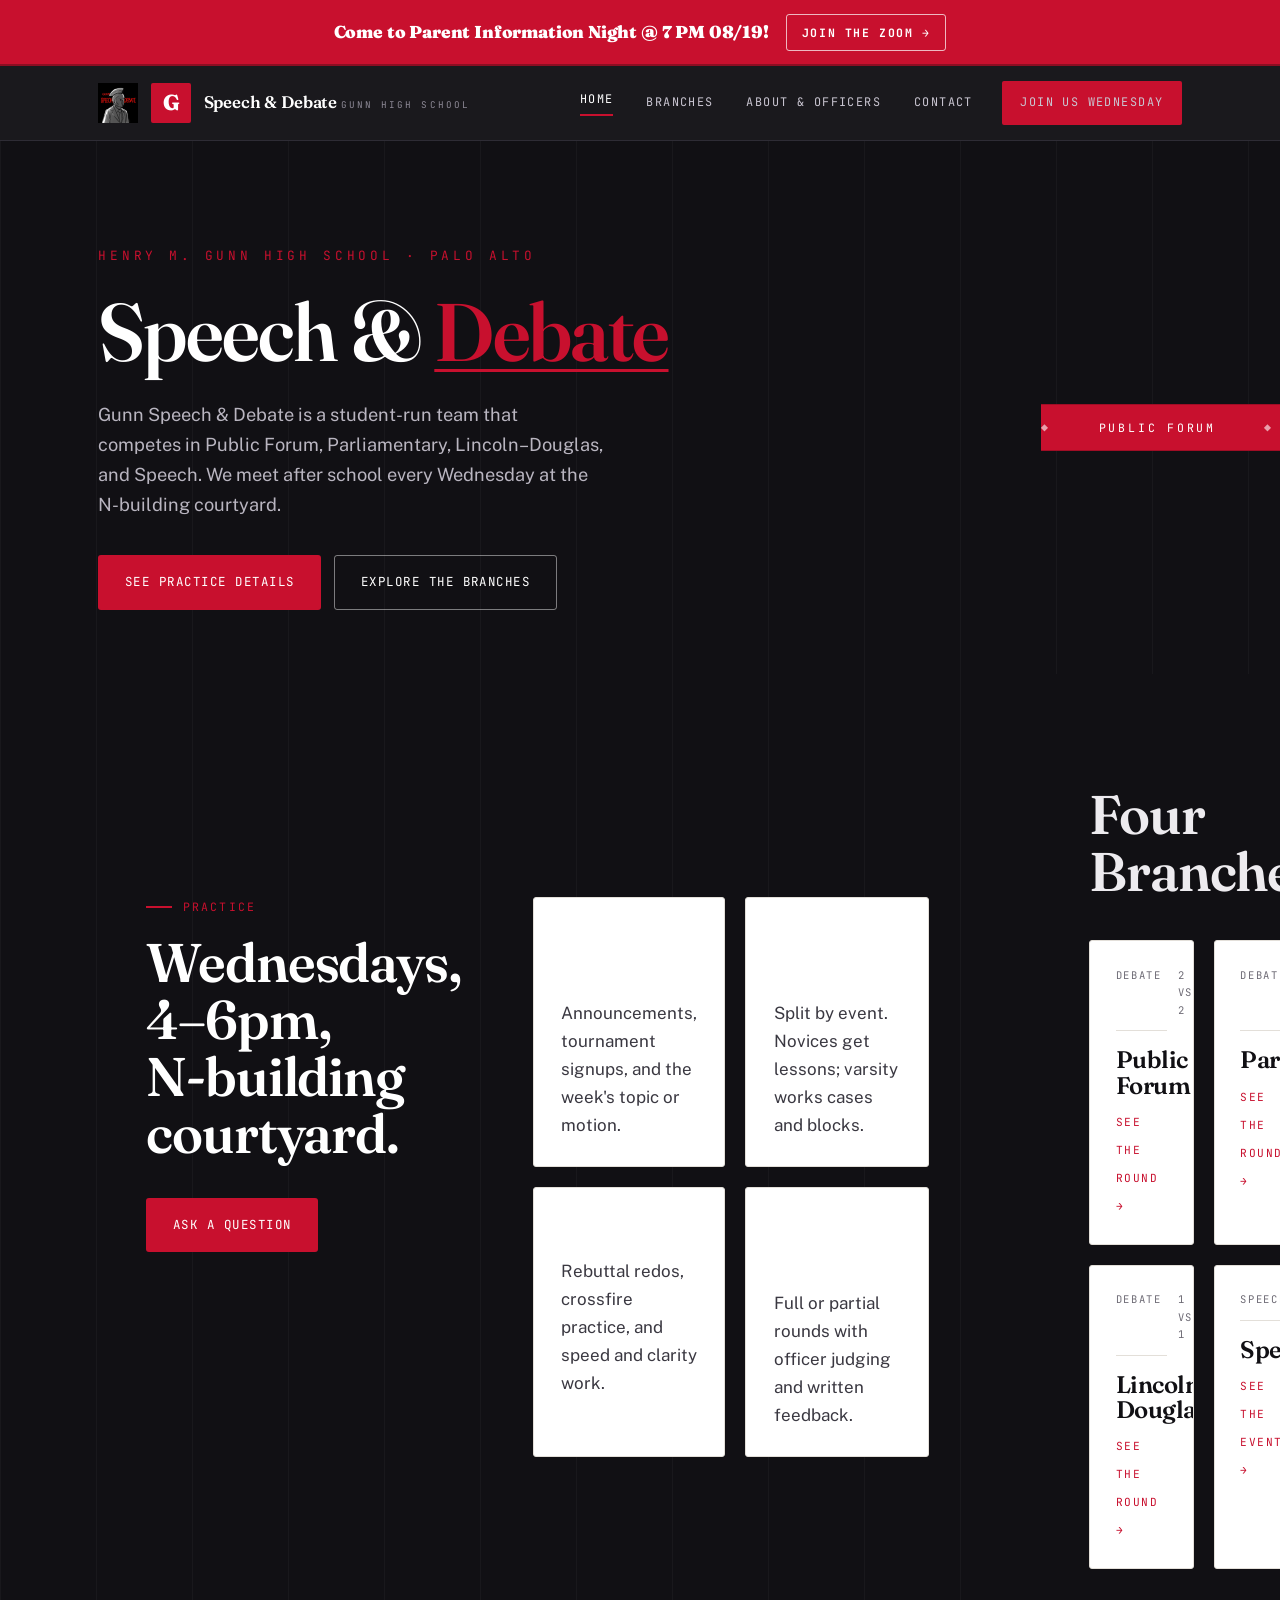
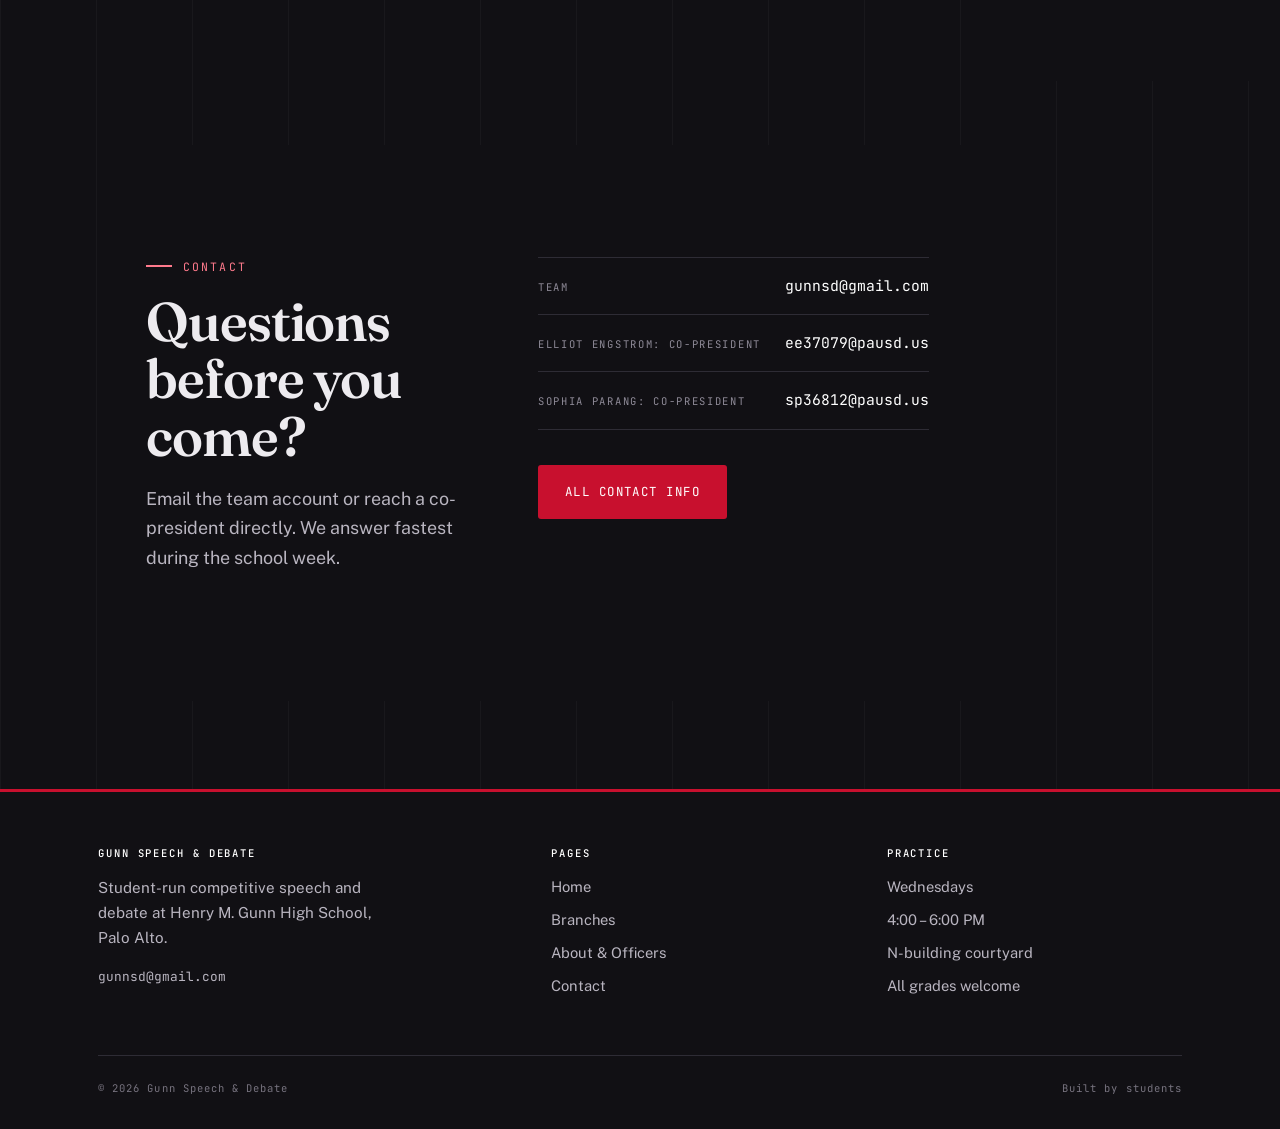
==== index.html @ 3265a3ed "remove time card" ====
<!DOCTYPE html>
<html lang="en">
<head>
<meta charset="utf-8">
<meta name="viewport" content="width=device-width, initial-scale=1">
<title>Gunn Speech &amp; Debate — Henry M. Gunn High School</title>
<meta name="description" content="Gunn Speech &amp; Debate meets Wednesdays 4–6pm in the N-building courtyard. Public Forum, Parliamentary, Lincoln–Douglas, and Speech. No experience needed.">
<link rel="preconnect" href="https://fonts.googleapis.com">
<link rel="preconnect" href="https://fonts.gstatic.com" crossorigin>
<link href="https://fonts.googleapis.com/css2?family=Fraunces:opsz,wght@9..144,400;9..144,600;9..144,900&family=Public+Sans:wght@400;500;600;700&family=JetBrains+Mono:wght@400;500;700&display=swap" rel="stylesheet">
<link rel="stylesheet" href="assets/css/style.css">
<link rel="icon" href="assets/img/favicon.png">
</head>
<body>
<a class="skip" href="#main">Skip to content</a>

<div class="blare">
  <div class="wrap blare__inner">
    <span class="blare__text">Come to Parent Information Night @ 7 PM 08/19!</span>
    <a class="blare__link" href="https://stanford.zoom.us/j/8600952486?pwd=WXlMZU9kUlhMZDBsTk0zSWI3L3UrUT09" target="_blank" rel="noopener">Join the Zoom &rarr;</a>
  </div>
</div>

<header class="site-header">
  <div class="wrap site-header__inner">
    <a class="brand" href="index.html">
      <img class="brand__logo" src="assets/img/gunn-logo.png" alt="Henry M. Gunn High School"
           onerror="this.remove()">
      <span class="brand__mark" aria-hidden="true">G</span>
      <span class="brand__text">
        <span class="brand__name">Speech &amp; Debate</span>
        <span class="brand__sub">Gunn High School</span>
      </span>
    </a>
    <button class="nav-toggle" aria-expanded="false" aria-controls="nav">Menu</button>
    <nav class="nav" id="nav">
      <a href="index.html" class="is-active">Home</a>
      <a href="branches.html">Branches</a>
      <a href="about.html">About &amp; Officers</a>
      <a href="contact.html">Contact</a>
      <a href="#practice" class="btn btn--solid">Join us Wednesday</a>
    </nav>
  </div>
</header>

<main id="main">

  <!-- ---------------- HERO ---------------- -->
  <section class="hero">
    <div class="wrap hero__grid">
      <div>
        <span class="hero__resolved">Henry M. Gunn High School · Palo Alto</span>
        <h1 class="hero__title">Speech &amp; <em>Debate</em></h1>
        <p class="hero__lede">
          Gunn Speech &amp; Debate is a student-run team that competes in Public Forum,
          Parliamentary, Lincoln–Douglas, and Speech. We meet after school every Wednesday at the N-building courtyard.
        </p>
        <div class="hero__actions">
          <a class="btn btn--solid" href="#practice">See practice details</a>
          <a class="btn btn--ghost-light" href="branches.html">Explore the branches</a>
        </div>
      </div>


  <div class="strip" aria-hidden="true">
    <div class="strip__track">
      <span>Public Forum</span><span>Parliamentary</span><span>Lincoln–Douglas</span><span>Speech</span>
      <span>Public Forum</span><span>Parliamentary</span><span>Lincoln–Douglas</span><span>Speech</span>
    </div>
  </div>

  <!-- ---------------- PRACTICE ---------------- -->
  <section class="section" id="practice">
    <div class="wrap split">
      <div class="reveal">
        <p class="eyebrow">Practice</p>
        <h2 class="h-lg">Wednesdays, 4–6pm,<br>N-building courtyard.</h2>
        <div class="hero__actions">
          <a class="btn btn--solid" href="contact.html">Ask a question</a>
        </div>
      </div>
      <div class="grid-2">
        <div class="card reveal">
          <h3 class="h-md">Team meeting</h3>
          <p>Announcements, tournament signups, and the week's topic or motion.</p>
        </div>
        <div class="card reveal">
          <h3 class="h-md">Branch breakout</h3>
          <p>Split by event. Novices get lessons; varsity works cases and blocks.</p>
        </div>
        <div class="card reveal">
          <h3 class="h-md">Drills</h3>
          <p>Rebuttal redos, crossfire practice, and speed and clarity work.</p>
        </div>
        <div class="card reveal">
          <h3 class="h-md">Practice rounds</h3>
          <p>Full or partial rounds with officer judging and written feedback.</p>
        </div>
      </div>
    </div>
  </section>

  <!-- ---------------- BRANCHES ---------------- -->
  <section class="section section--dark">
    <div class="wrap">
      <div class="reveal" style="max-width:56ch">
        <h2 class="h-lg">Four Branches</h2>
      </div>

      <div class="grid-2 reveal" style="margin-top:2.5rem">
        <a class="branch-link" href="branches.html#public-forum">
          <div class="branch-link__meta"><span>Debate</span><span>2 vs 2</span></div>
          <h3>Public Forum</h3>
          <span class="branch-link__go">See the round →</span>
        </a>
        <a class="branch-link" href="branches.html#parliamentary">
          <div class="branch-link__meta"><span>Debate</span><span>2 vs 2</span></div>
          <h3>Parliamentary</h3>
          <span class="branch-link__go">See the round →</span>
        </a>
        <a class="branch-link" href="branches.html#lincoln-douglas">
          <div class="branch-link__meta"><span>Debate</span><span>1 vs 1</span></div>
          <h3>Lincoln–Douglas</h3>
          <span class="branch-link__go">See the round →</span>
        </a>
        <a class="branch-link" href="branches.html#speech">
          <div class="branch-link__meta"><span>Speech</span><span>Individual</span></div>
          <h3>Speech</h3>
          <span class="branch-link__go">See the events →</span>
        </a>
      </div>
    </div>
  </section>

  
  <!-- ---------------- CONTACT CTA ---------------- -->
  <section class="section section--dark">
    <div class="wrap split">
      <div class="reveal">
        <p class="eyebrow eyebrow--light">Contact</p>
        <h2 class="h-lg">Questions before you come?</h2>
        <p class="lede lede--light" style="margin-top:1.2rem">
          Email the team account or reach a co-president directly. We answer fastest during the school week.
        </p>
      </div>
      <div class="reveal">
        <a class="mailrow" href="mailto:gunnsd@gmail.com">
          <span class="mailrow__label">Team</span>
          <span class="mailrow__value">gunnsd@gmail.com</span>
        </a>
        <a class="mailrow" href="mailto:ee37079@pausd.us">
          <span class="mailrow__label">Elliot Engstrom: Co-President</span>
          <span class="mailrow__value">ee37079@pausd.us</span>
        </a>
        <a class="mailrow" href="mailto:sp36812@pausd.us">
          <span class="mailrow__label">Sophia Parang: Co-President</span>
          <span class="mailrow__value">sp36812@pausd.us</span>
        </a>
        <div class="hero__actions">
          <a class="btn btn--solid" href="contact.html">All contact info</a>
        </div>
      </div>
    </div>
  </section>

</main>

<footer class="site-footer">
  <div class="wrap">
    <div class="site-footer__grid">
      <div>
        <h4>Gunn Speech &amp; Debate</h4>
        <p style="font-size:.95rem;max-width:34ch">
          Student-run competitive speech and debate at Henry M. Gunn High School, Palo Alto.
        </p>
        <p style="font-family:var(--mono);font-size:.8rem">
          <a href="mailto:gunnsd@gmail.com">gunnsd@gmail.com</a>
        </p>
      </div>
      <div>
        <h4>Pages</h4>
        <ul>
          <li><a href="index.html">Home</a></li>
          <li><a href="branches.html">Branches</a></li>
          <li><a href="about.html">About &amp; Officers</a></li>
          <li><a href="contact.html">Contact</a></li>
        </ul>
      </div>
      <div>
        <h4>Practice</h4>
        <ul>
          <li>Wednesdays</li>
          <li>4:00 – 6:00 PM</li>
          <li>N-building courtyard</li>
          <li>All grades welcome</li>
        </ul>
      </div>
    </div>
    <div class="site-footer__note">
      <span>© <span id="year">2026</span> Gunn Speech &amp; Debate</span>
      <span>Built by students</span>
    </div>
  </div>
</footer>

<script src="assets/js/main.js"></script>
</body>
</html>
---- assets/css/style.css ----
/* ============================================================
   Gunn Speech & Debate — core stylesheet
   Palette:  ink #111014 / crimson #C8102E / ember #8C0E22
             paper #FAF9F7 / rule #E3DFD9 / mute #6E6B75
   Type:     Fraunces (display) / Public Sans (body) / JetBrains Mono (data)
   ============================================================ */

:root {
  --ink: #111014;
  --ink-2: #1B1A20;
  --ink-soft: #3A3841;
  --mute: #6E6B75;
  --crimson: #C8102E;
  --ember: #8C0E22;
  --paper: #FAF9F7;
  --card: #FFFFFF;
  --rule: #E3DFD9;
  --rule-dark: #2E2C35;

  --display: "Fraunces", Georgia, serif;
  --body: "Public Sans", system-ui, -apple-system, sans-serif;
  --mono: "JetBrains Mono", ui-monospace, monospace;

  --wrap: 1180px;
  --gut: clamp(1.25rem, 4vw, 3rem);
  --radius: 3px;
}

/* ---------- reset ---------- */
*, *::before, *::after { box-sizing: border-box; }
html { -webkit-text-size-adjust: 100%; scroll-behavior: smooth; }
body {
  margin: 0;
  background: var(--paper);
  color: var(--ink);
  font-family: var(--body);
  font-size: 17px;
  line-height: 1.65;
  -webkit-font-smoothing: antialiased;
}
img { max-width: 100%; display: block; }
a { color: inherit; }
h1, h2, h3, h4 { margin: 0; font-family: var(--display); font-weight: 600; line-height: 1.05; letter-spacing: -0.02em; }
p { margin: 0 0 1rem; }
ul { margin: 0; padding: 0; list-style: none; }

:focus-visible {
  outline: 3px solid var(--crimson);
  outline-offset: 3px;
}
.skip {
  position: absolute; left: -9999px; top: 0; z-index: 200;
  background: var(--crimson); color: #fff; padding: .75rem 1.25rem;
  font-family: var(--mono); font-size: .8rem;
}
.skip:focus { left: 0; }

/* ---------- shared bits ---------- */
.wrap { width: 100%; max-width: var(--wrap); margin: 0 auto; padding: 0 var(--gut); }

.eyebrow {
  font-family: var(--mono);
  font-size: .72rem;
  letter-spacing: .18em;
  text-transform: uppercase;
  color: var(--crimson);
  margin: 0 0 1.1rem;
  display: flex;
  align-items: center;
  gap: .7rem;
}
.eyebrow::before {
  content: "";
  width: 26px; height: 2px;
  background: var(--crimson);
  flex: none;
}
.eyebrow--light { color: #FF7A8C; }
.eyebrow--light::before { background: #FF7A8C; }

.h-xl { font-size: clamp(2.6rem, 7vw, 5rem); }
.h-lg { font-size: clamp(2.1rem, 4.6vw, 3.4rem); }
.h-md { font-size: clamp(1.4rem, 2.4vw, 1.9rem); }
.lede { font-size: 1.12rem; color: var(--ink-soft); max-width: 60ch; }
.lede--light { color: #B9B5C0; }

.btn {
  display: inline-flex; align-items: center; gap: .6rem;
  font-family: var(--mono); font-size: .78rem; letter-spacing: .12em; text-transform: uppercase;
  padding: 1rem 1.6rem; border: 1.5px solid transparent; border-radius: var(--radius);
  text-decoration: none; cursor: pointer;
  transition: background .18s ease, color .18s ease, transform .18s ease, border-color .18s ease;
}
.btn:hover { transform: translateY(-2px); }
.btn--solid { background: var(--crimson); color: #fff; }
.btn--solid:hover { background: var(--ember); }
.btn--ghost { border-color: currentColor; color: var(--ink); }
.btn--ghost:hover { background: var(--ink); color: var(--paper); border-color: var(--ink); }
.btn--ghost-light { border-color: rgba(255,255,255,.45); color: #fff; }
.btn--ghost-light:hover { background: #fff; color: var(--ink); border-color: #fff; }

.section { padding: clamp(4rem, 9vw, 7rem) 0; }
.section--dark { background: var(--ink); color: #EDEBEF; }
.section--rule { border-top: 1px solid var(--rule); }

/* ---------- header ---------- */
.site-header {
  position: sticky; top: 0; z-index: 100;
  background: rgba(17, 16, 20, .96);
  backdrop-filter: blur(8px);
  border-bottom: 1px solid var(--rule-dark);
}
.site-header__inner {
  display: flex; align-items: center; justify-content: space-between;
  gap: 1rem; min-height: 74px;
}
.brand { display: flex; align-items: center; gap: .8rem; text-decoration: none; color: #fff; }
.brand__logo { height: 40px; width: auto; }
.brand__mark {
  width: 40px; height: 40px; display: grid; place-items: center;
  background: var(--crimson); color: #fff; border-radius: 2px;
  font-family: var(--display); font-weight: 900; font-size: 1.35rem; letter-spacing: -.04em;
}
.brand__text { line-height: 1.15; }
.brand__name { font-family: var(--display); font-weight: 600; font-size: 1.05rem; letter-spacing: -.01em; }
.brand__sub {
  font-family: var(--mono); font-size: .58rem; letter-spacing: .22em;
  text-transform: uppercase; color: #8E8A97;
}

.nav { display: flex; align-items: center; gap: .35rem; }
.nav a {
  font-family: var(--mono); font-size: .74rem; letter-spacing: .12em; text-transform: uppercase;
  color: #C9C5D1; text-decoration: none; padding: .6rem .85rem; border-radius: 2px;
  transition: color .16s ease, background .16s ease;
}
.nav a:hover { color: #fff; background: rgba(255,255,255,.07); }
.nav a.is-active { color: #fff; }
.nav a.is-active::after {
  content: ""; display: block; height: 2px; background: var(--crimson); margin-top: 5px;
}
.nav .btn { padding: .7rem 1.1rem; margin-left: .6rem; }
.nav .btn:hover { background: var(--ember); color: #fff; }

.nav-toggle {
  display: none; background: none; border: 1px solid var(--rule-dark); color: #fff;
  font-family: var(--mono); font-size: .7rem; letter-spacing: .14em; text-transform: uppercase;
  padding: .6rem .8rem; border-radius: 2px; cursor: pointer;
}

/* ---------- hero ---------- */
.hero {
  background: var(--ink);
  color: #fff;
  position: relative;
  overflow: hidden;
  padding: clamp(3.5rem, 9vw, 6.5rem) 0 clamp(3.5rem, 8vw, 5.5rem);
}
.hero::after {
  content: ""; position: absolute; inset: 0;
  background:
    repeating-linear-gradient(90deg, rgba(255,255,255,.035) 0 1px, transparent 1px 96px);
  pointer-events: none;
}
.hero__grid {
  position: relative; z-index: 2;
  display: grid; grid-template-columns: 1.35fr .85fr; gap: clamp(2rem, 5vw, 4rem);
  align-items: center;
}
.hero__title { font-size: clamp(2.7rem, 6.6vw, 5.1rem); font-weight: 600; }
.hero__title em {
  font-style: normal; color: var(--crimson);
  text-decoration: underline; text-decoration-thickness: 3px; text-underline-offset: 8px;
}
.hero__resolved {
  font-family: var(--mono); font-size: .8rem; letter-spacing: .3em; text-transform: uppercase;
  color: var(--crimson); margin-bottom: 1.4rem; display: block;
}
.hero__lede { color: #B9B5C0; font-size: 1.14rem; max-width: 46ch; margin-top: 1.6rem; }
.hero__actions { display: flex; flex-wrap: wrap; gap: .8rem; margin-top: 2.2rem; }

/* signature: the time-signal card */
.signal {
  border: 1px solid var(--rule-dark);
  background: linear-gradient(180deg, #17161C 0%, #121116 100%);
  border-radius: var(--radius);
  padding: 1.6rem 1.6rem 1.4rem;
}
.signal__head {
  display: flex; justify-content: space-between; align-items: center;
  font-family: var(--mono); font-size: .66rem; letter-spacing: .2em; text-transform: uppercase;
  color: #8E8A97; border-bottom: 1px solid var(--rule-dark); padding-bottom: .8rem;
}
.signal__dot {
  width: 8px; height: 8px; border-radius: 50%; background: var(--crimson);
  display: inline-block; margin-right: .45rem;
  animation: pulse 2.4s ease-in-out infinite;
}
@keyframes pulse { 0%, 100% { opacity: 1; } 50% { opacity: .25; } }
.signal__day {
  font-family: var(--display); font-size: clamp(2.4rem, 5vw, 3.2rem); font-weight: 900;
  letter-spacing: -.03em; margin: 1.1rem 0 .2rem; color: #fff;
}
.signal__time { font-family: var(--mono); font-size: 1.5rem; color: var(--crimson); letter-spacing: -.02em; }
.signal__rows { margin-top: 1.3rem; border-top: 1px solid var(--rule-dark); }
.signal__row {
  display: flex; justify-content: space-between; gap: 1rem;
  padding: .7rem 0; border-bottom: 1px solid var(--rule-dark);
  font-family: var(--mono); font-size: .74rem; letter-spacing: .04em;
}
.signal__row span:first-child { color: #77737F; text-transform: uppercase; letter-spacing: .16em; font-size: .64rem; }
.signal__row span:last-child { color: #EDEBEF; text-align: right; }
.signal__note { font-family: var(--mono); font-size: .68rem; color: #77737F; margin: 1rem 0 0; line-height: 1.6; }

/* ---------- marquee strip ---------- */
.strip {
  background: var(--crimson); color: #fff; overflow: hidden;
  border-top: 1px solid rgba(0,0,0,.2); border-bottom: 1px solid rgba(0,0,0,.2);
}
.strip__track {
  display: flex; gap: 3rem; padding: .8rem 0; white-space: nowrap;
  font-family: var(--mono); font-size: .72rem; letter-spacing: .24em; text-transform: uppercase;
  animation: slide 34s linear infinite; width: max-content;
}
.strip__track span::before { content: "◆"; margin-right: 3rem; opacity: .6; }
@keyframes slide { from { transform: translateX(0); } to { transform: translateX(-50%); } }

/* ---------- generic layout helpers ---------- */
.split { display: grid; grid-template-columns: .9fr 1.1fr; gap: clamp(2rem, 6vw, 4.5rem); align-items: start; }
.stack > * + * { margin-top: 1rem; }
.grid-3 { display: grid; grid-template-columns: repeat(3, 1fr); gap: 1.25rem; }
.grid-2 { display: grid; grid-template-columns: repeat(2, 1fr); gap: 1.25rem; }

/* ---------- cards ---------- */
.card {
  background: var(--card);
  border: 1px solid var(--rule);
  border-radius: var(--radius);
  padding: 1.7rem;
}
.card__num {
  font-family: var(--mono); font-size: .7rem; letter-spacing: .18em; color: var(--crimson);
  display: block; margin-bottom: .8rem;
}
.card p { color: var(--ink-soft); margin-bottom: 0; }
.card h3 { margin-bottom: .6rem; }

/* branch teaser cards */
.branch-link {
  display: block; text-decoration: none; color: var(--ink);
  background: var(--card); border: 1px solid var(--rule); border-radius: var(--radius);
  padding: 1.6rem; position: relative; overflow: hidden;
  transition: border-color .2s ease, transform .2s ease;
}
.branch-link::before {
  content: ""; position: absolute; left: 0; top: 0; bottom: 0; width: 3px;
  background: var(--crimson); transform: scaleY(0); transform-origin: top;
  transition: transform .28s ease;
}
.branch-link:hover { border-color: var(--ink); transform: translateY(-3px); }
.branch-link:hover::before { transform: scaleY(1); }
.branch-link__meta {
  font-family: var(--mono); font-size: .66rem; letter-spacing: .16em; text-transform: uppercase;
  color: var(--mute); display: flex; justify-content: space-between; gap: 1rem;
  border-bottom: 1px solid var(--rule); padding-bottom: .7rem; margin-bottom: 1rem;
}
.branch-link h3 { font-size: 1.5rem; margin-bottom: .5rem; color: var(--ink); }
.branch-link p { color: var(--ink-soft); font-size: .95rem; margin: 0 0 1.1rem; }
.branch-link__go { font-family: var(--mono); font-size: .7rem; letter-spacing: .14em; text-transform: uppercase; color: var(--crimson); }

/* ---------- THE FLOW (signature element) ---------- */
.flow { border-top: 1px solid var(--rule); margin-top: 1.6rem; }
.flow__row {
  display: grid; grid-template-columns: 92px 1fr 74px;
  gap: 1rem; align-items: baseline;
  padding: .8rem 0; border-bottom: 1px solid var(--rule);
}
.flow__side {
  font-family: var(--mono); font-size: .62rem; letter-spacing: .16em; text-transform: uppercase;
  padding: .18rem .45rem; border-radius: 2px; justify-self: start;
}
.flow__side--aff { background: rgba(200,16,46,.1); color: var(--ember); }
.flow__side--neg { background: rgba(17,16,20,.07); color: var(--ink); }
.flow__side--both { background: transparent; color: var(--mute); border: 1px dashed var(--rule); }
.flow__name { font-weight: 600; font-size: .98rem; }
.flow__name small { display: block; font-weight: 400; color: var(--mute); font-size: .82rem; line-height: 1.5; }
.flow__time { font-family: var(--mono); font-size: .82rem; color: var(--crimson); text-align: right; }

.branch {
  border-top: 3px solid var(--ink);
  padding-top: 1.8rem;
  margin-top: clamp(3rem, 6vw, 4.5rem);
  display: grid; grid-template-columns: 1fr 1.05fr; gap: clamp(2rem, 5vw, 4rem);
  align-items: start;
  scroll-margin-top: 90px;
}
.branch:first-of-type { margin-top: 0; }
.branch__tag {
  font-family: var(--mono); font-size: .68rem; letter-spacing: .18em; text-transform: uppercase;
  color: var(--crimson); margin-bottom: .9rem; display: block;
}
.branch__facts { margin-top: 1.4rem; border-top: 1px solid var(--rule); }
.branch__facts div {
  display: flex; justify-content: space-between; gap: 1rem;
  padding: .6rem 0; border-bottom: 1px solid var(--rule);
  font-size: .9rem;
}
.branch__facts dt, .branch__facts span:first-child {
  font-family: var(--mono); font-size: .64rem; letter-spacing: .16em;
  text-transform: uppercase; color: var(--mute);
}
.flow__caption {
  font-family: var(--mono); font-size: .64rem; letter-spacing: .16em; text-transform: uppercase;
  color: var(--mute); display: flex; justify-content: space-between; gap: 1rem;
}

/* speech events list (deliberately not a flow) */
.event {
  display: grid; grid-template-columns: 1fr auto; gap: 1rem; align-items: baseline;
  padding: 1rem 0; border-bottom: 1px solid var(--rule);
}
.event h4 { font-family: var(--body); font-weight: 600; font-size: 1rem; margin: 0 0 .2rem; }
.event p { margin: 0; color: var(--ink-soft); font-size: .9rem; }
.event__time { font-family: var(--mono); font-size: .78rem; color: var(--crimson); white-space: nowrap; }

/* ---------- officers ---------- */
.officers { display: grid; grid-template-columns: repeat(3, 1fr); gap: 1.25rem; }
.officer {
  background: var(--card); border: 1px solid var(--rule); border-radius: var(--radius);
  overflow: hidden; display: flex; flex-direction: column;
}
.officer__photo {
  aspect-ratio: 4 / 5; background: #EBE8E3; position: relative;
  display: grid; place-items: center; border-bottom: 1px solid var(--rule);
  overflow: hidden;
}
.officer__photo img { width: 100%; height: 100%; object-fit: cover; }
.officer__initials {
  font-family: var(--display); font-size: 2.6rem; font-weight: 900; color: #C9C4BC; letter-spacing: -.04em;
}
.officer__body { padding: 1.3rem; flex: 1; display: flex; flex-direction: column; }
.officer__role {
  font-family: var(--mono); font-size: .64rem; letter-spacing: .16em; text-transform: uppercase;
  color: var(--crimson); margin-bottom: .5rem;
}
.officer h3 { font-size: 1.25rem; margin-bottom: .5rem; }
.officer p { font-size: .92rem; color: var(--ink-soft); margin-bottom: 1rem; }
.officer__mail {
  margin-top: auto; font-family: var(--mono); font-size: .72rem; color: var(--ink);
  text-decoration: none; border-bottom: 1px solid var(--crimson); align-self: flex-start;
  padding-bottom: 2px;
}
.officer__mail:hover { color: var(--crimson); }

/* ---------- contact ---------- */
.contact-card {
  background: var(--ink); color: #fff; border-radius: var(--radius);
  padding: clamp(1.75rem, 4vw, 2.5rem);
}
.contact-card a { color: #fff; }
.mailrow {
  display: flex; justify-content: space-between; align-items: baseline; gap: 1rem;
  padding: 1rem 0; border-bottom: 1px solid var(--rule-dark);
  text-decoration: none;
}
.mailrow:first-of-type { border-top: 1px solid var(--rule-dark); }
.mailrow__label { font-family: var(--mono); font-size: .66rem; letter-spacing: .16em; text-transform: uppercase; color: #8E8A97; }
.mailrow__value { font-family: var(--mono); font-size: .92rem; color: #fff; word-break: break-all; }
.mailrow:hover .mailrow__value { color: #FF7A8C; }

.faq { border-top: 1px solid var(--rule); }
.faq details { border-bottom: 1px solid var(--rule); }
.faq summary {
  cursor: pointer; padding: 1.1rem 0; font-weight: 600; font-size: 1.02rem;
  list-style: none; display: flex; justify-content: space-between; gap: 1rem; align-items: center;
}
.faq summary::-webkit-details-marker { display: none; }
.faq summary::after { content: "+"; font-family: var(--mono); color: var(--crimson); font-size: 1.2rem; }
.faq details[open] summary::after { content: "–"; }
.faq details p { color: var(--ink-soft); padding-bottom: 1.1rem; margin: 0; max-width: 70ch; }

/* ---------- stats ---------- */
.stats { display: grid; grid-template-columns: repeat(4, 1fr); gap: 1px; background: var(--rule-dark); border: 1px solid var(--rule-dark); }
.stat { background: var(--ink); padding: 1.5rem; }
.stat__k { font-family: var(--display); font-size: 2.1rem; font-weight: 900; color: #fff; letter-spacing: -.03em; }
.stat__l { font-family: var(--mono); font-size: .64rem; letter-spacing: .16em; text-transform: uppercase; color: #8E8A97; margin-top: .3rem; }

/* ---------- footer ---------- */
.site-footer { background: var(--ink); color: #B9B5C0; padding: 3.5rem 0 2rem; border-top: 3px solid var(--crimson); }
.site-footer__grid { display: grid; grid-template-columns: 1.4fr 1fr 1fr; gap: 2.5rem; }
.site-footer h4 {
  font-family: var(--mono); font-size: .66rem; letter-spacing: .18em; text-transform: uppercase;
  color: #fff; margin-bottom: 1rem; font-weight: 500;
}
.site-footer a { color: #B9B5C0; text-decoration: none; }
.site-footer a:hover { color: #fff; }
.site-footer li { margin-bottom: .55rem; font-size: .92rem; }
.site-footer__note {
  margin-top: 3rem; padding-top: 1.5rem; border-top: 1px solid var(--rule-dark);
  display: flex; justify-content: space-between; flex-wrap: wrap; gap: 1rem;
  font-family: var(--mono); font-size: .66rem; letter-spacing: .1em; color: #77737F;
}

/* ---------- page header (interior pages) ---------- */
.page-head { background: var(--ink); color: #fff; padding: clamp(3rem, 7vw, 5rem) 0; }
.page-head .lede { color: #B9B5C0; margin-top: 1.2rem; }

/* ---------- reveal ---------- */
.reveal { opacity: 0; transform: translateY(18px); transition: opacity .6s ease, transform .6s ease; }
.reveal.is-in { opacity: 1; transform: none; }

/* ---------- responsive ---------- */
@media (max-width: 900px) {
  .hero__grid, .split, .branch { grid-template-columns: 1fr; }
  .grid-3, .officers { grid-template-columns: repeat(2, 1fr); }
  .stats { grid-template-columns: repeat(2, 1fr); }
  .site-footer__grid { grid-template-columns: 1fr 1fr; }

  .nav-toggle { display: block; }
  .nav {
    display: none; position: absolute; left: 0; right: 0; top: 100%;
    flex-direction: column; align-items: stretch; gap: 0;
    background: var(--ink); border-bottom: 1px solid var(--rule-dark); padding: .5rem var(--gut) 1.25rem;
  }
  .nav.is-open { display: flex; }
  .nav a { padding: .9rem 0; border-bottom: 1px solid var(--rule-dark); }
  .nav a.is-active::after { display: none; }
  .nav .btn { margin: 1rem 0 0; justify-content: center; }
  .site-header__inner { position: relative; }
}
@media (max-width: 620px) {
  body { font-size: 16px; }
  .grid-3, .grid-2, .officers { grid-template-columns: 1fr; }
  .stats { grid-template-columns: 1fr; }
  .site-footer__grid { grid-template-columns: 1fr; }
  .flow__row { grid-template-columns: 78px 1fr 62px; gap: .6rem; }
  .btn { width: 100%; justify-content: center; }
  .hero__actions { flex-direction: column; }
}

@media (prefers-reduced-motion: reduce) {
  *, *::before, *::after {
    animation-duration: .001ms !important;
    animation-iteration-count: 1 !important;
    transition-duration: .001ms !important;
    scroll-behavior: auto !important;
  }
  .reveal { opacity: 1; transform: none; }
}

/* ---------- parent night banner ---------- */
.blare {
  position: relative; overflow: hidden;
  background: var(--crimson);
  color: #fff;
  border-bottom: 2px solid var(--ember);
  animation: blare-flash 1.6s ease-in-out infinite;
}
.blare__inner {
  display: flex; align-items: center; justify-content: center;
  flex-wrap: wrap; gap: .55rem 1.1rem;
  padding: .85rem 0; text-align: center;
}
.blare__tag {
  font-family: var(--mono); font-size: .62rem; font-weight: 700;
  letter-spacing: .22em; text-transform: uppercase;
  background: #fff; color: var(--crimson);
  padding: .3rem .6rem; border-radius: 2px;
  animation: pulse 1.2s ease-in-out infinite;
}
.blare__text {
  font-family: var(--display); font-weight: 900; font-size: 1.08rem;
  letter-spacing: -.01em;
}
.blare__link {
  font-family: var(--mono); font-size: .72rem; font-weight: 700;
  letter-spacing: .14em; text-transform: uppercase;
  color: #fff; text-decoration: none;
  border: 1.5px solid rgba(255,255,255,.7); border-radius: var(--radius);
  padding: .5rem .9rem; transition: background .18s ease, color .18s ease;
}
.blare__link:hover, .blare__link:focus-visible { background: #fff; color: var(--crimson); }
@keyframes blare-flash {
  0%, 100% { background: var(--crimson); }
  50% { background: var(--ember); }
}
@media (max-width: 640px) {
  .blare__text { font-size: .95rem; }
}
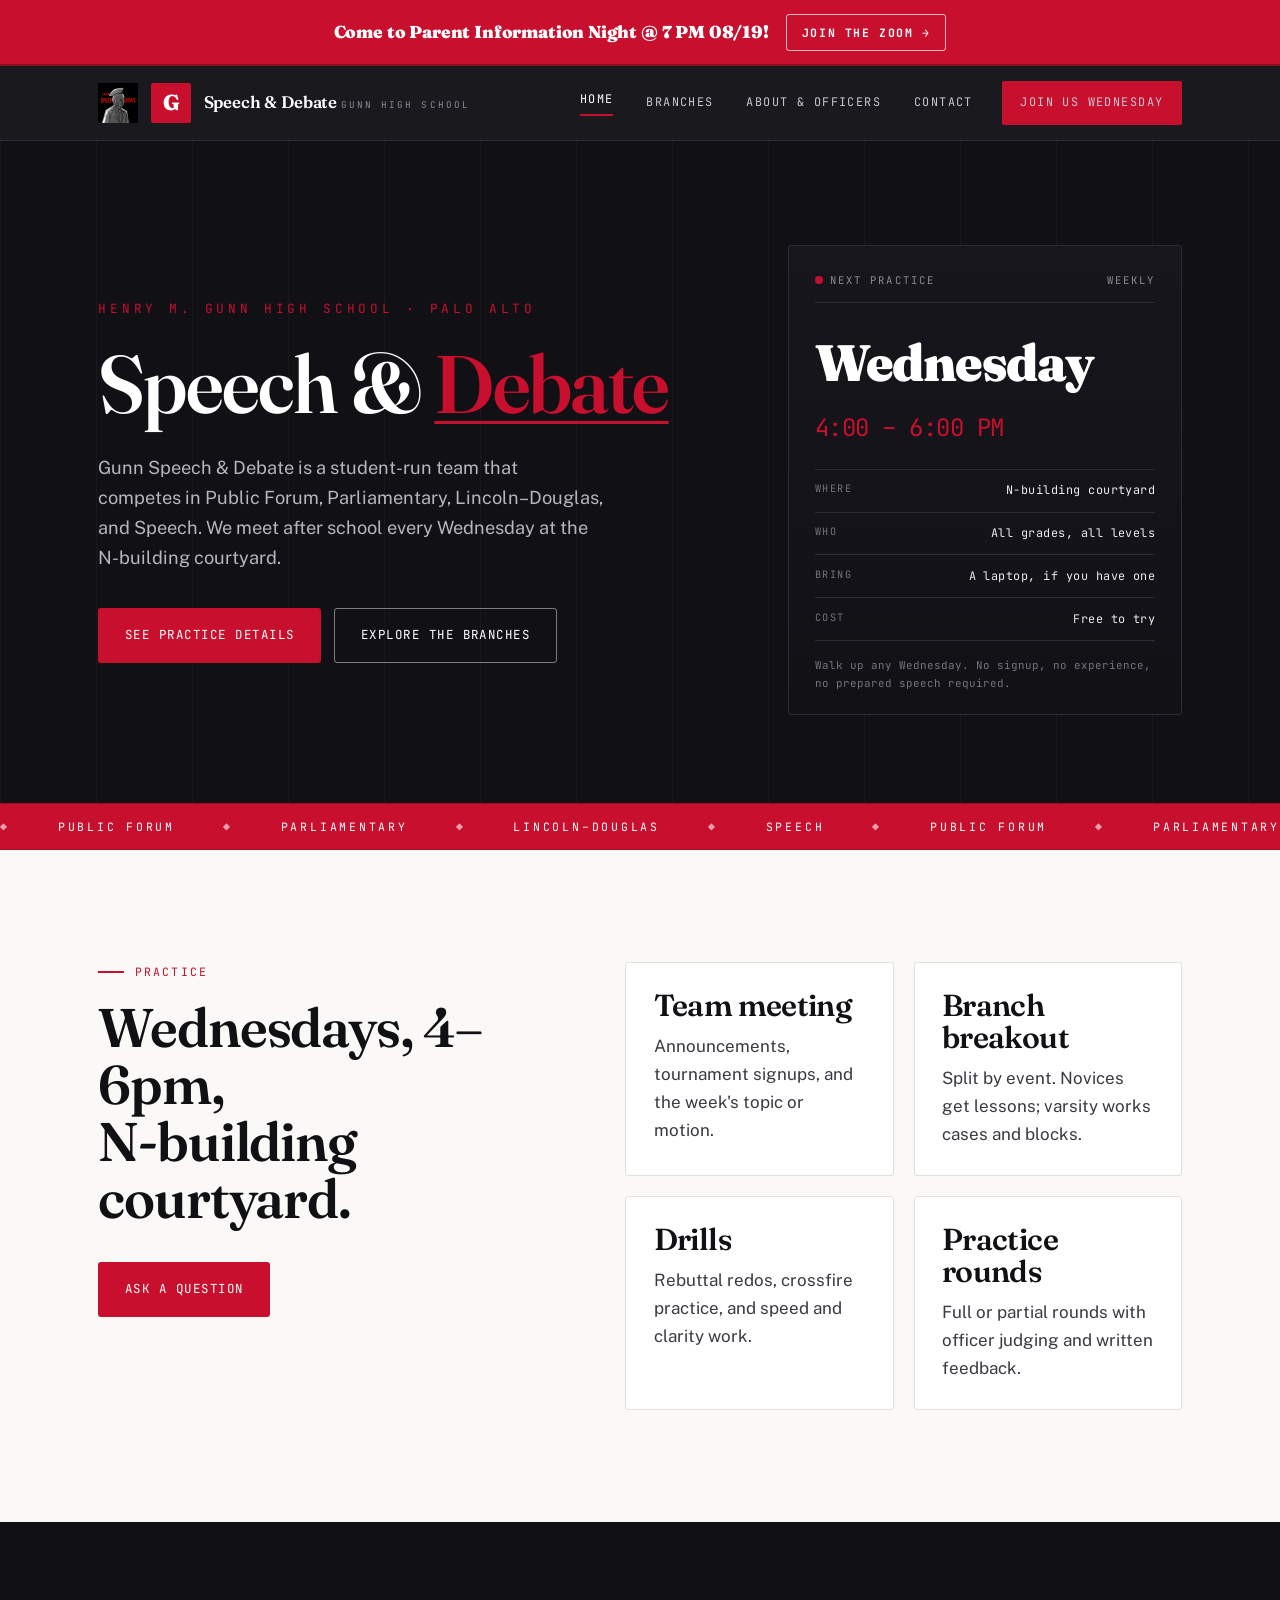
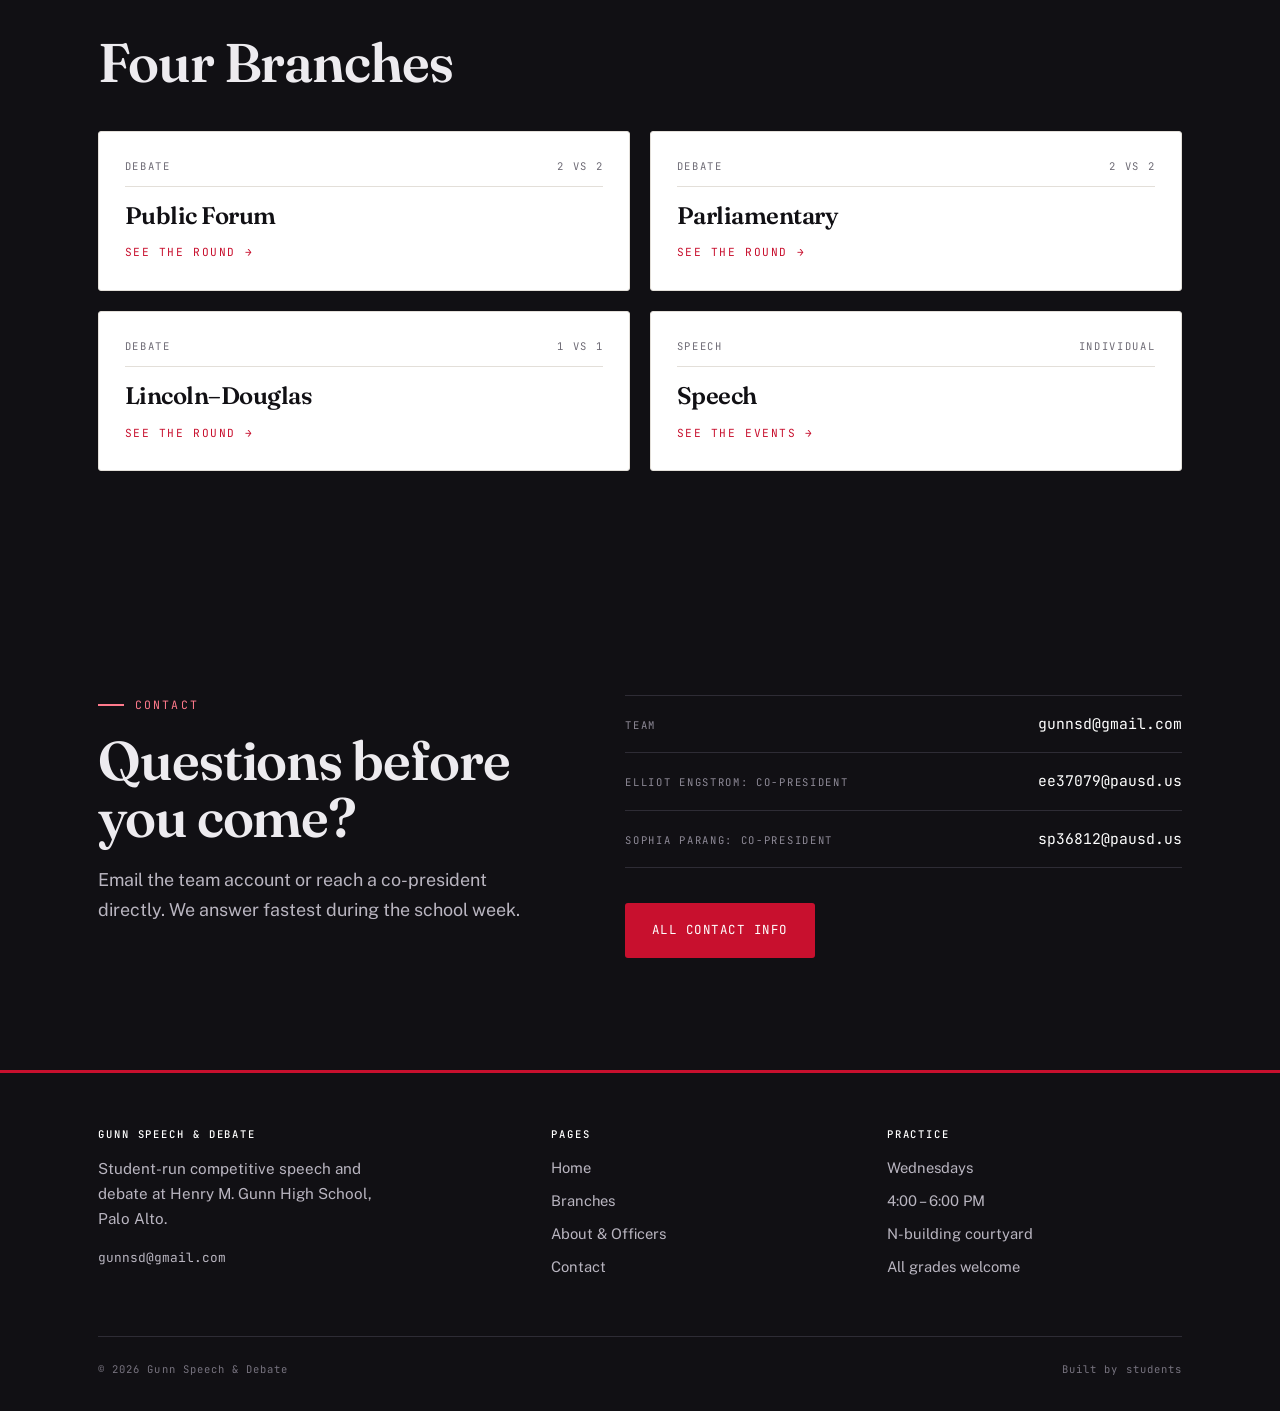
==== commit 367eb81a: "Revert "remove time card" This reverts commit 3265a3ed019338d7c38a1ec874fea125aa6fe7c5." ====
--- a/index.html
+++ b/index.html
@@ -61,6 +61,24 @@
         </div>
       </div>
 
+      <!-- signature element: the time signal card -->
+      <aside class="signal" aria-label="Weekly practice details">
+        <div class="signal__head">
+          <span><span class="signal__dot"></span>Next practice</span>
+          <span>Weekly</span>
+        </div>
+        <p class="signal__day">Wednesday</p>
+        <p class="signal__time">4:00 – 6:00 PM</p>
+        <div class="signal__rows">
+          <div class="signal__row"><span>Where</span><span>N-building courtyard</span></div>
+          <div class="signal__row"><span>Who</span><span>All grades, all levels</span></div>
+          <div class="signal__row"><span>Bring</span><span>A laptop, if you have one</span></div>
+          <div class="signal__row"><span>Cost</span><span>Free to try</span></div>
+        </div>
+        <p class="signal__note">Walk up any Wednesday. No signup, no experience, no prepared speech required.</p>
+      </aside>
+    </div>
+  </section>
 
   <div class="strip" aria-hidden="true">
     <div class="strip__track">
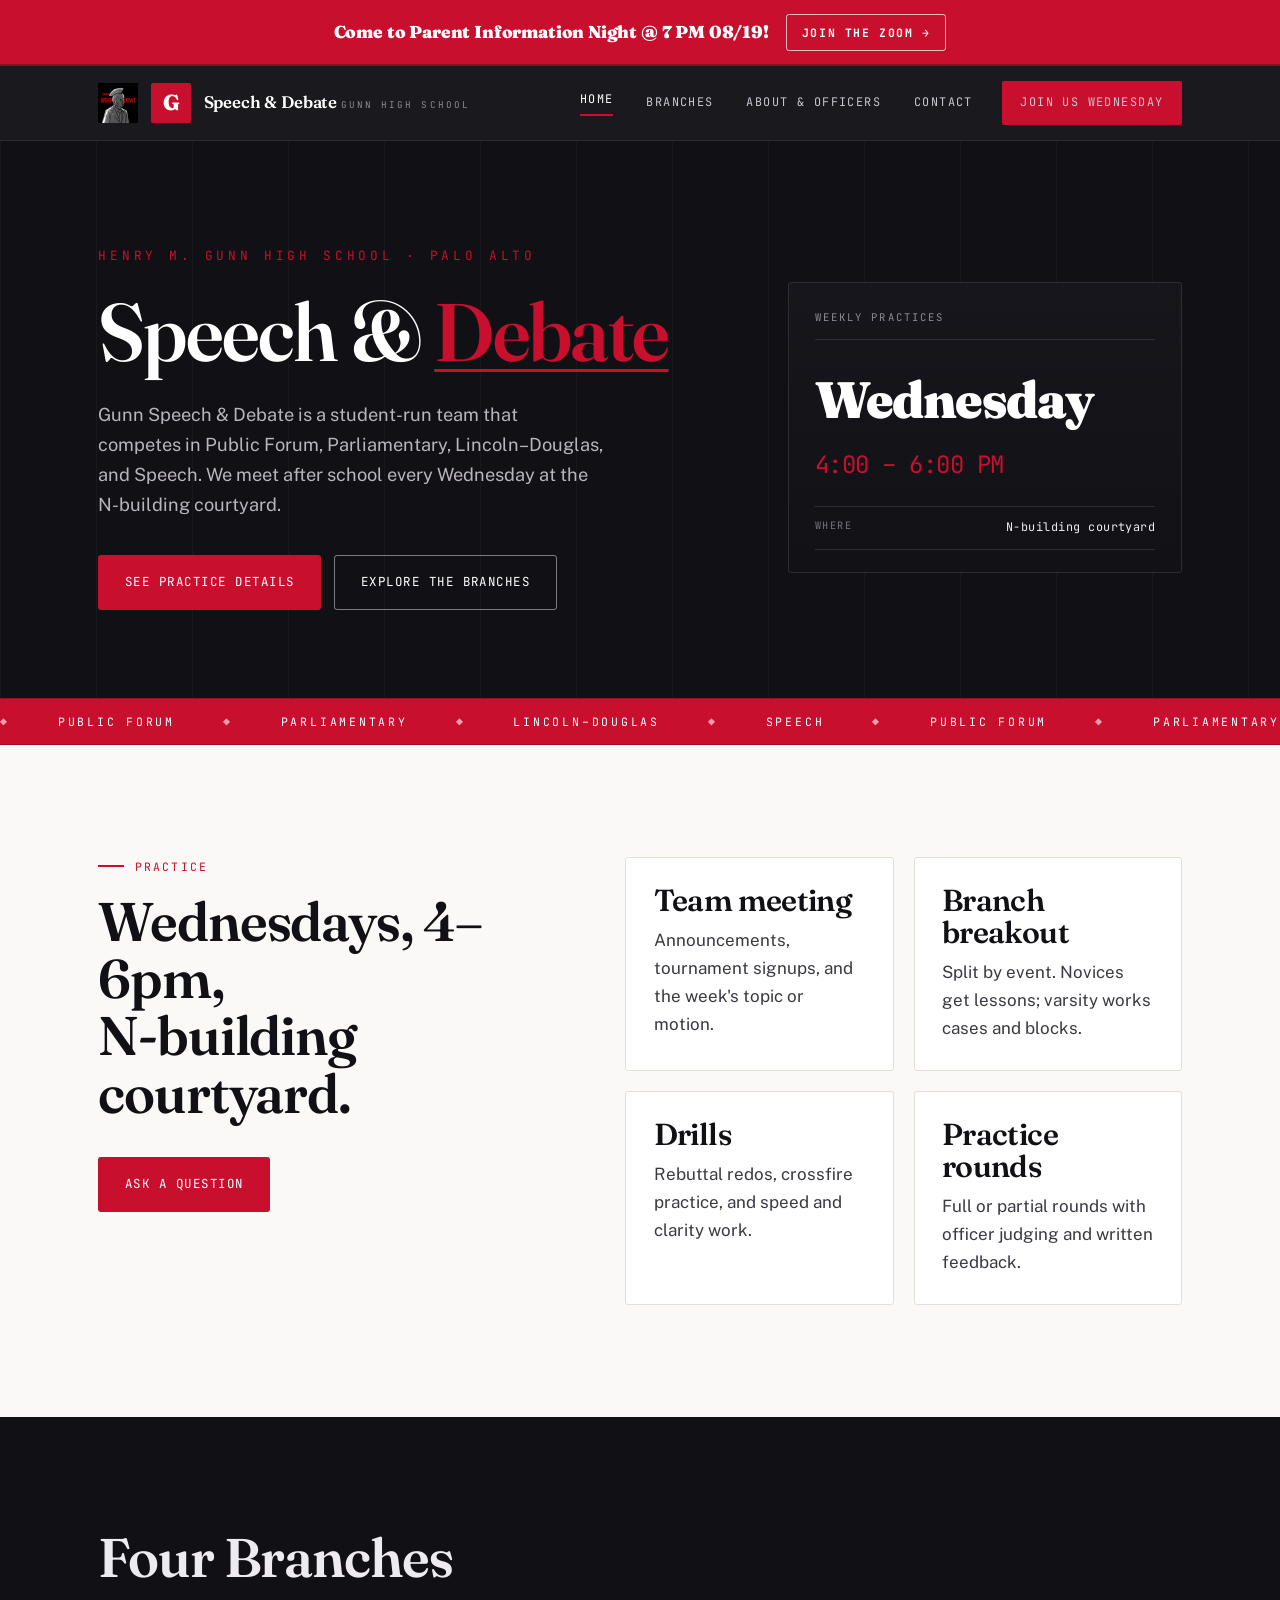
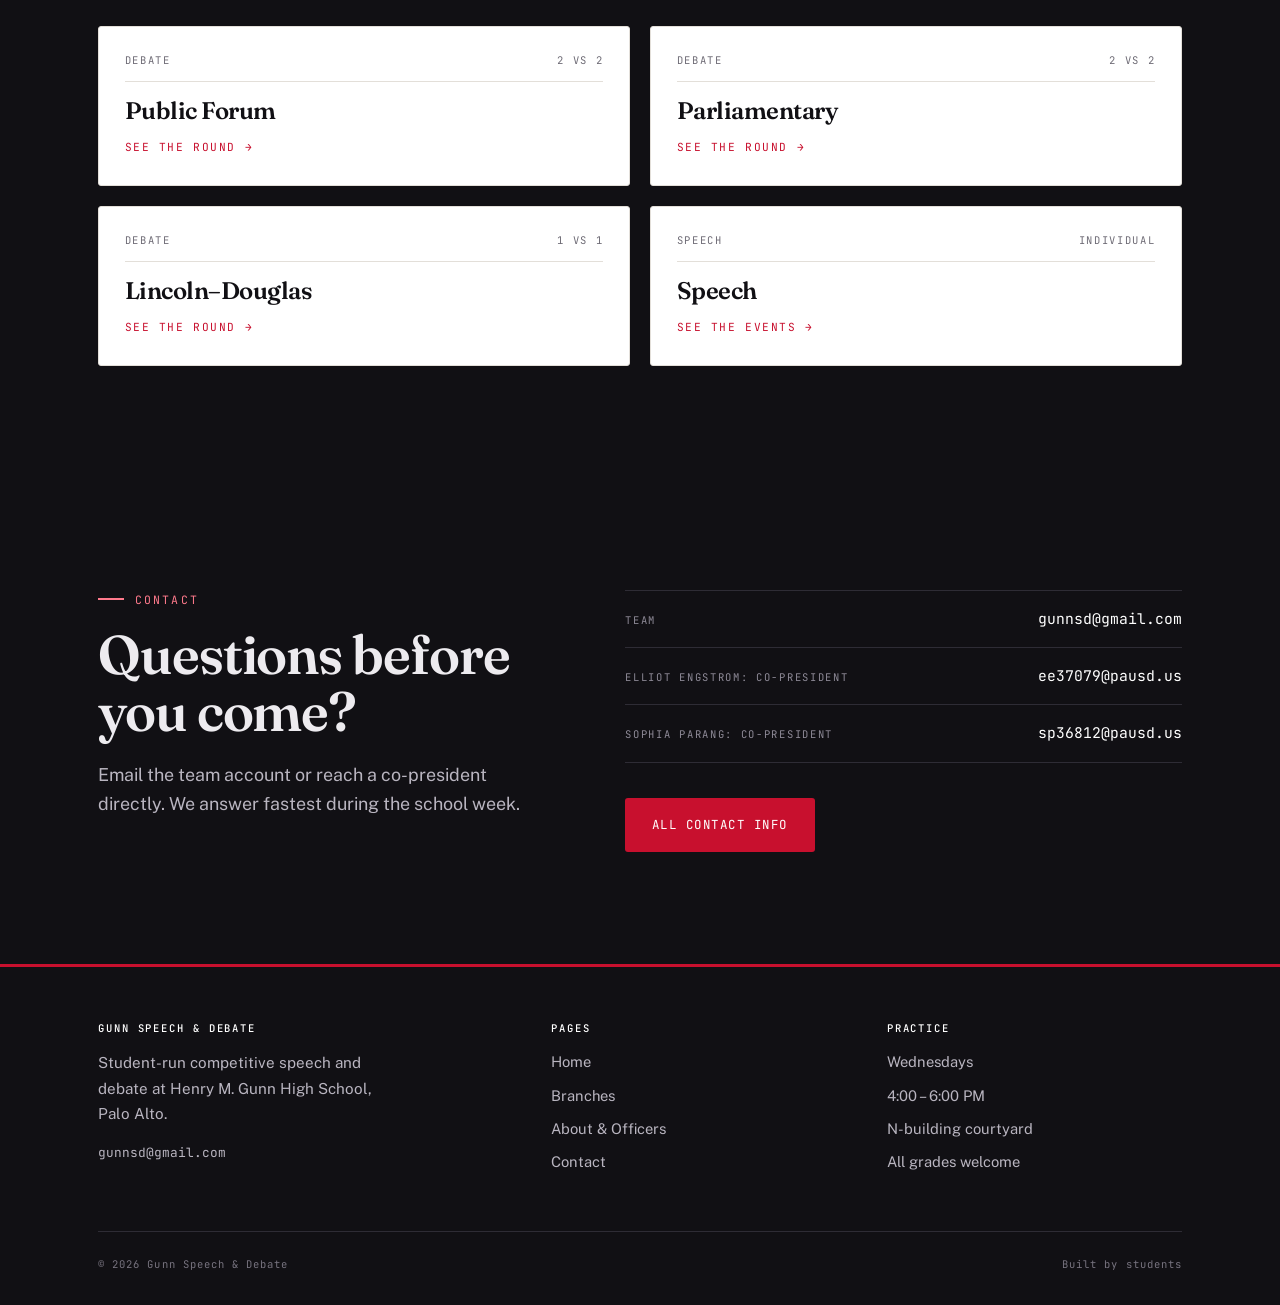
==== commit 435d1b3a: "edit card" ====
--- a/index.html
+++ b/index.html
@@ -64,18 +64,13 @@
       <!-- signature element: the time signal card -->
       <aside class="signal" aria-label="Weekly practice details">
         <div class="signal__head">
-          <span><span class="signal__dot"></span>Next practice</span>
-          <span>Weekly</span>
+          <span>Weekly Practices</span>
         </div>
         <p class="signal__day">Wednesday</p>
         <p class="signal__time">4:00 – 6:00 PM</p>
         <div class="signal__rows">
           <div class="signal__row"><span>Where</span><span>N-building courtyard</span></div>
-          <div class="signal__row"><span>Who</span><span>All grades, all levels</span></div>
-          <div class="signal__row"><span>Bring</span><span>A laptop, if you have one</span></div>
-          <div class="signal__row"><span>Cost</span><span>Free to try</span></div>
-        </div>
-        <p class="signal__note">Walk up any Wednesday. No signup, no experience, no prepared speech required.</p>
+        </div>
       </aside>
     </div>
   </section>
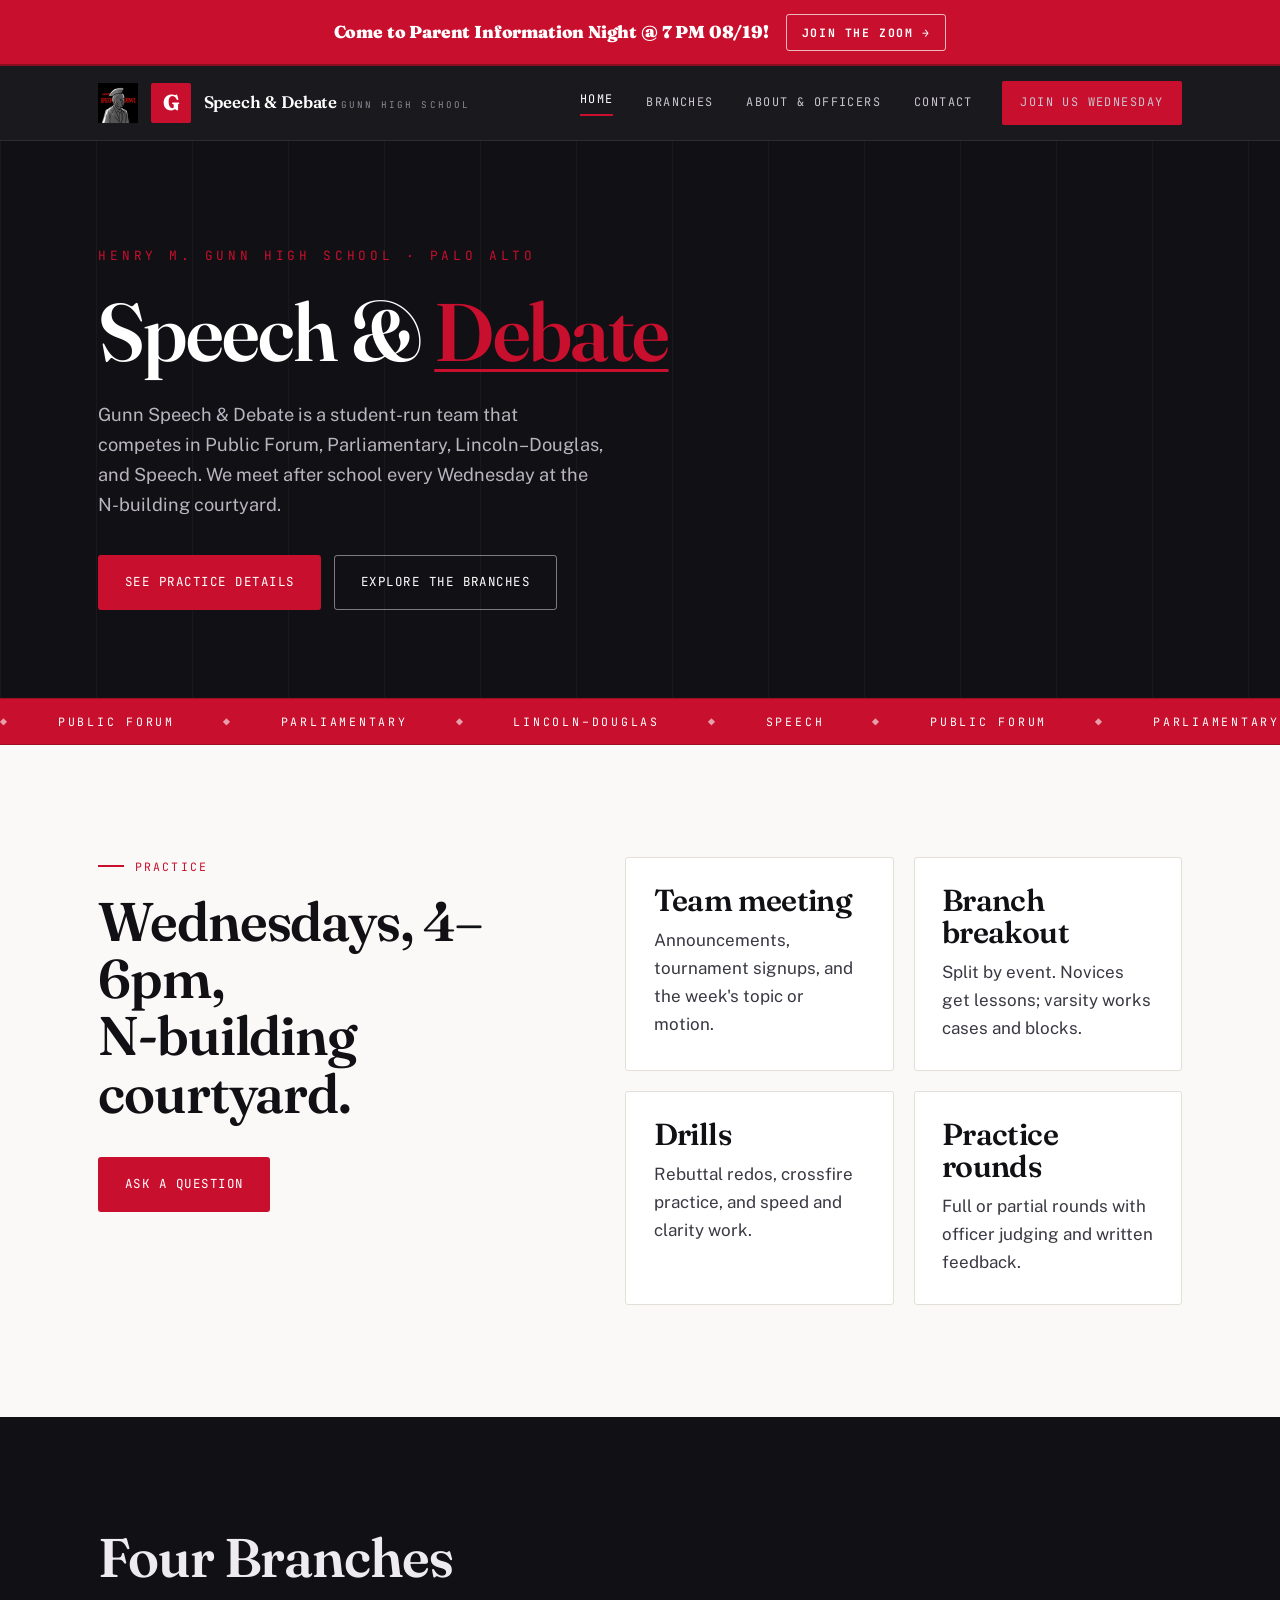
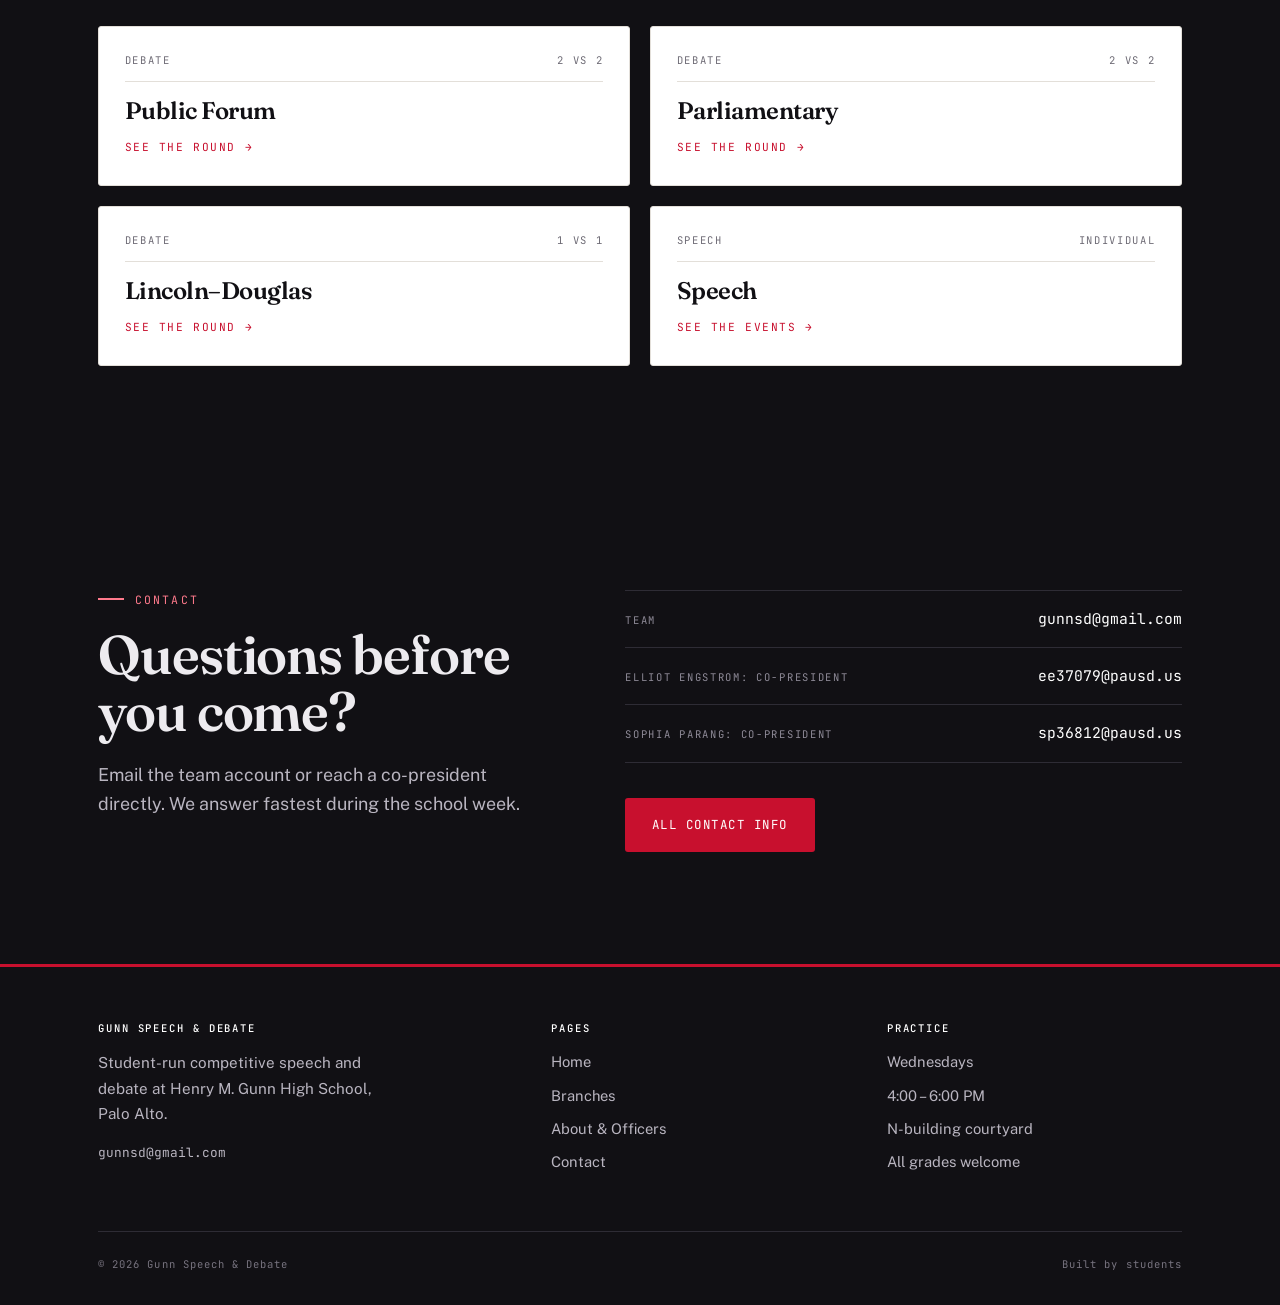
==== commit 83065f97: "remove card" ====
--- a/index.html
+++ b/index.html
@@ -62,16 +62,7 @@
       </div>
 
       <!-- signature element: the time signal card -->
-      <aside class="signal" aria-label="Weekly practice details">
-        <div class="signal__head">
-          <span>Weekly Practices</span>
-        </div>
-        <p class="signal__day">Wednesday</p>
-        <p class="signal__time">4:00 – 6:00 PM</p>
-        <div class="signal__rows">
-          <div class="signal__row"><span>Where</span><span>N-building courtyard</span></div>
-        </div>
-      </aside>
+    
     </div>
   </section>
 
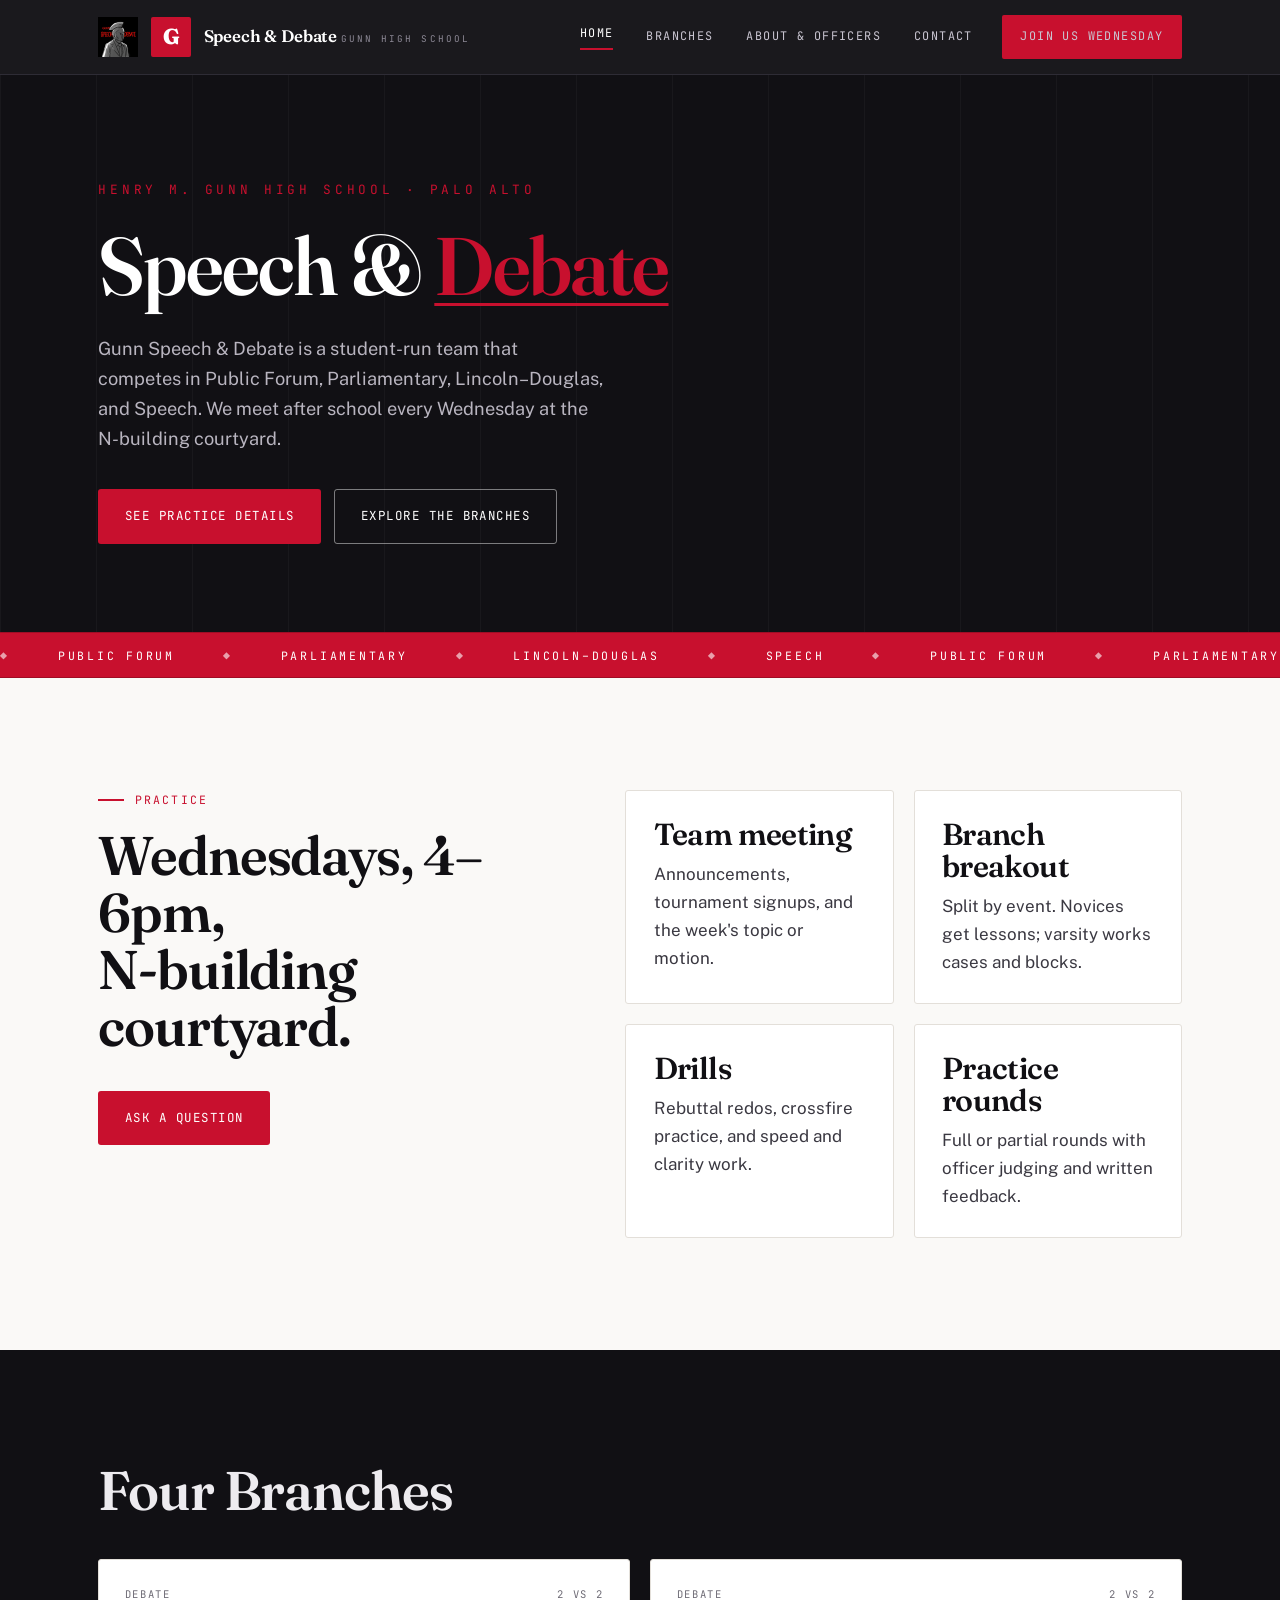
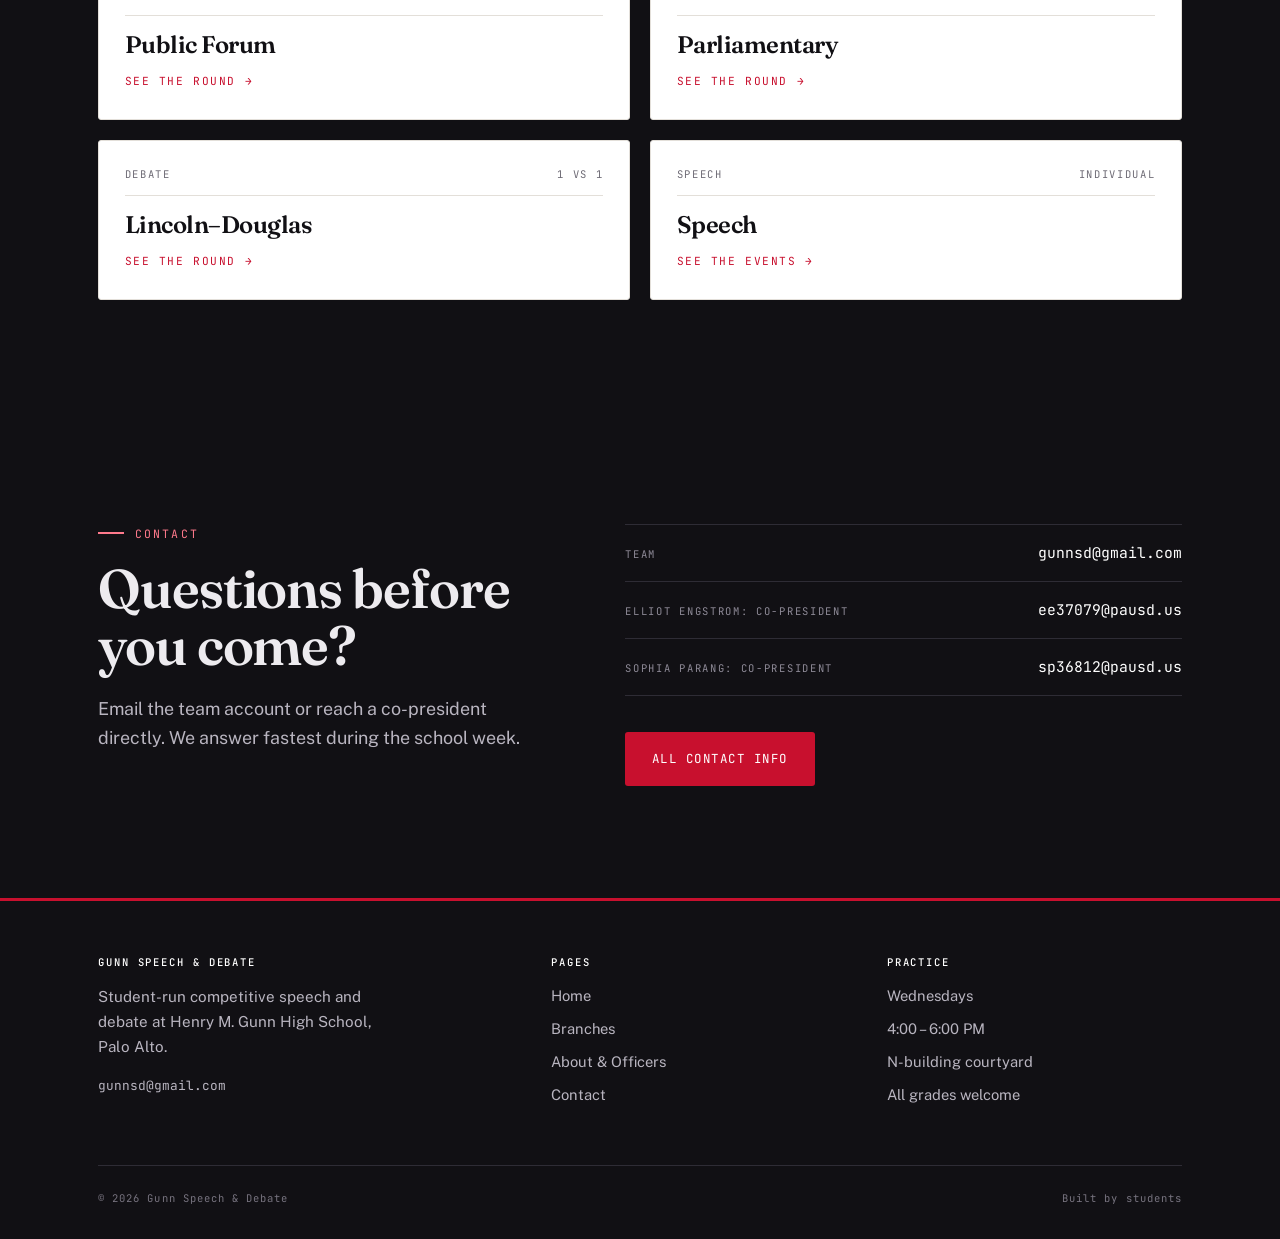
==== commit a66564c0: "delete parent night notif" ====
--- a/index.html
+++ b/index.html
@@ -13,13 +13,6 @@
 </head>
 <body>
 <a class="skip" href="#main">Skip to content</a>
-
-<div class="blare">
-  <div class="wrap blare__inner">
-    <span class="blare__text">Come to Parent Information Night @ 7 PM 08/19!</span>
-    <a class="blare__link" href="https://stanford.zoom.us/j/8600952486?pwd=WXlMZU9kUlhMZDBsTk0zSWI3L3UrUT09" target="_blank" rel="noopener">Join the Zoom &rarr;</a>
-  </div>
-</div>
 
 <header class="site-header">
   <div class="wrap site-header__inner">
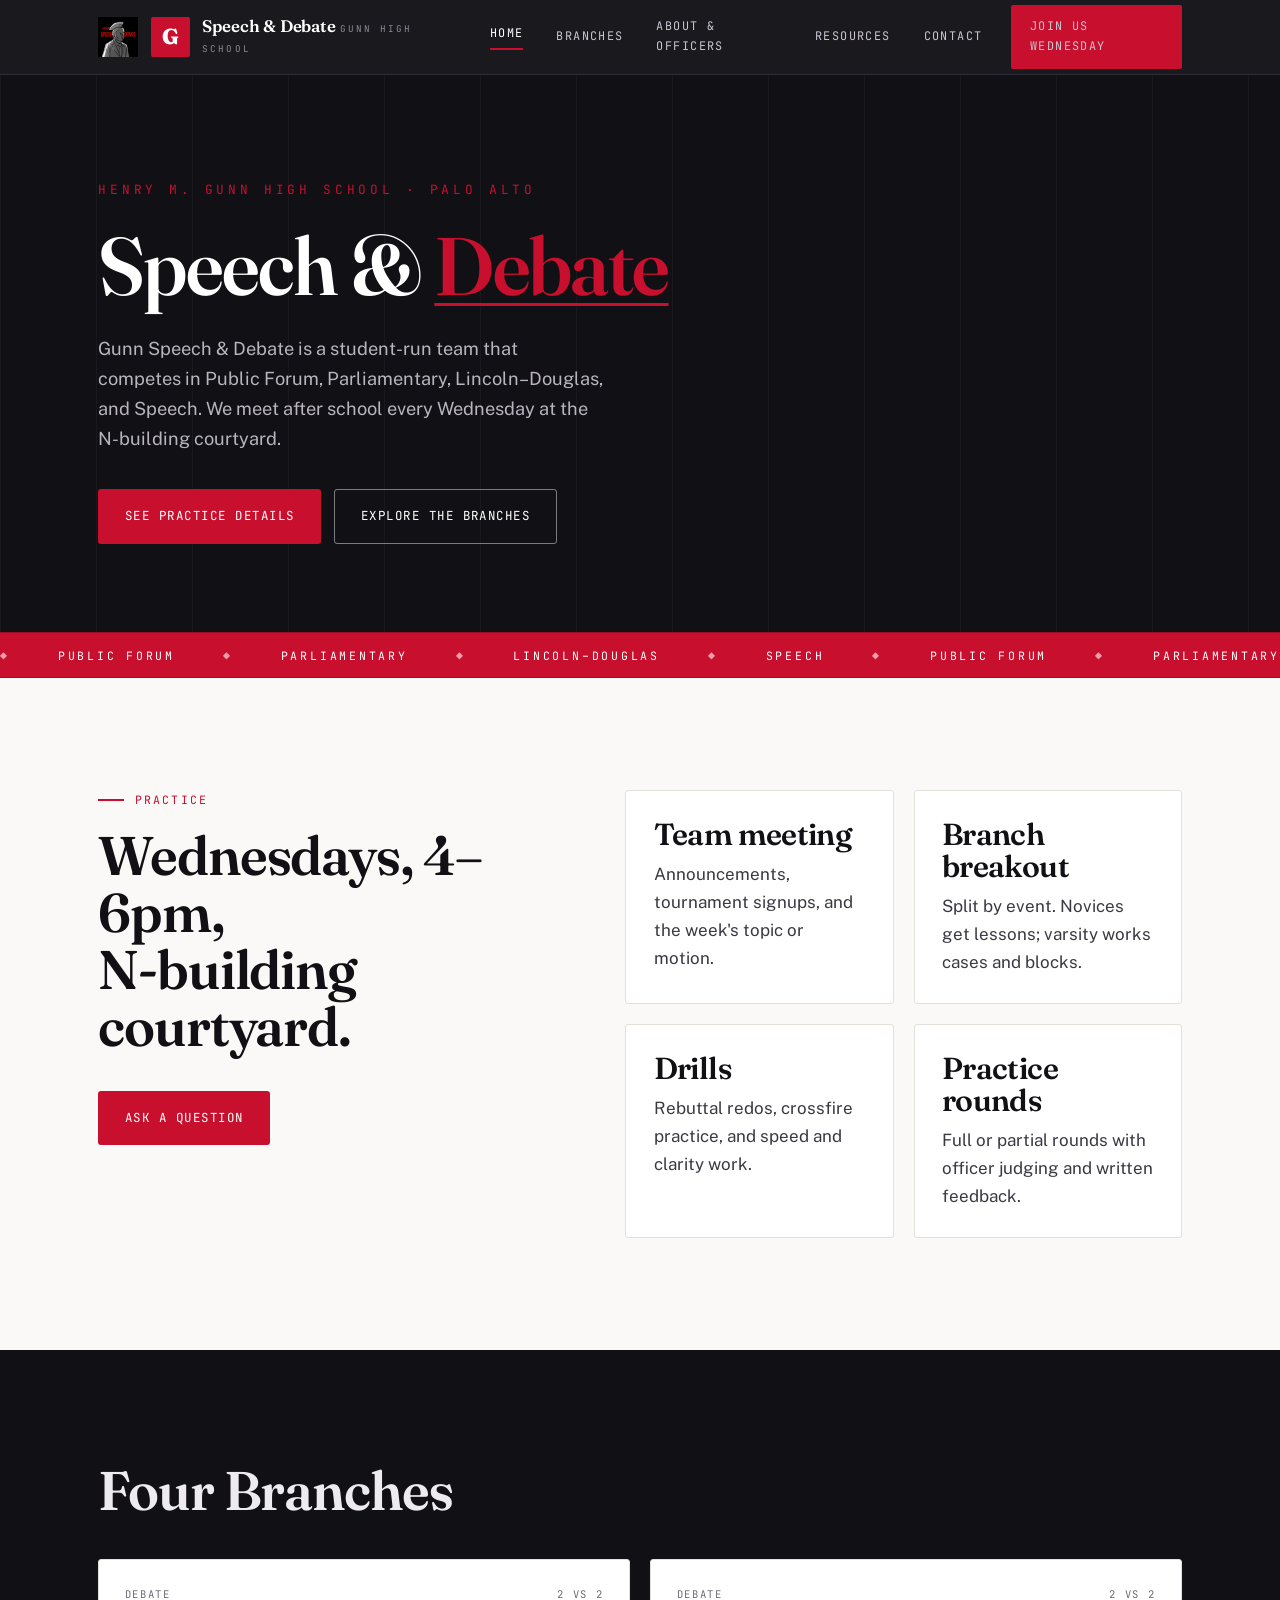
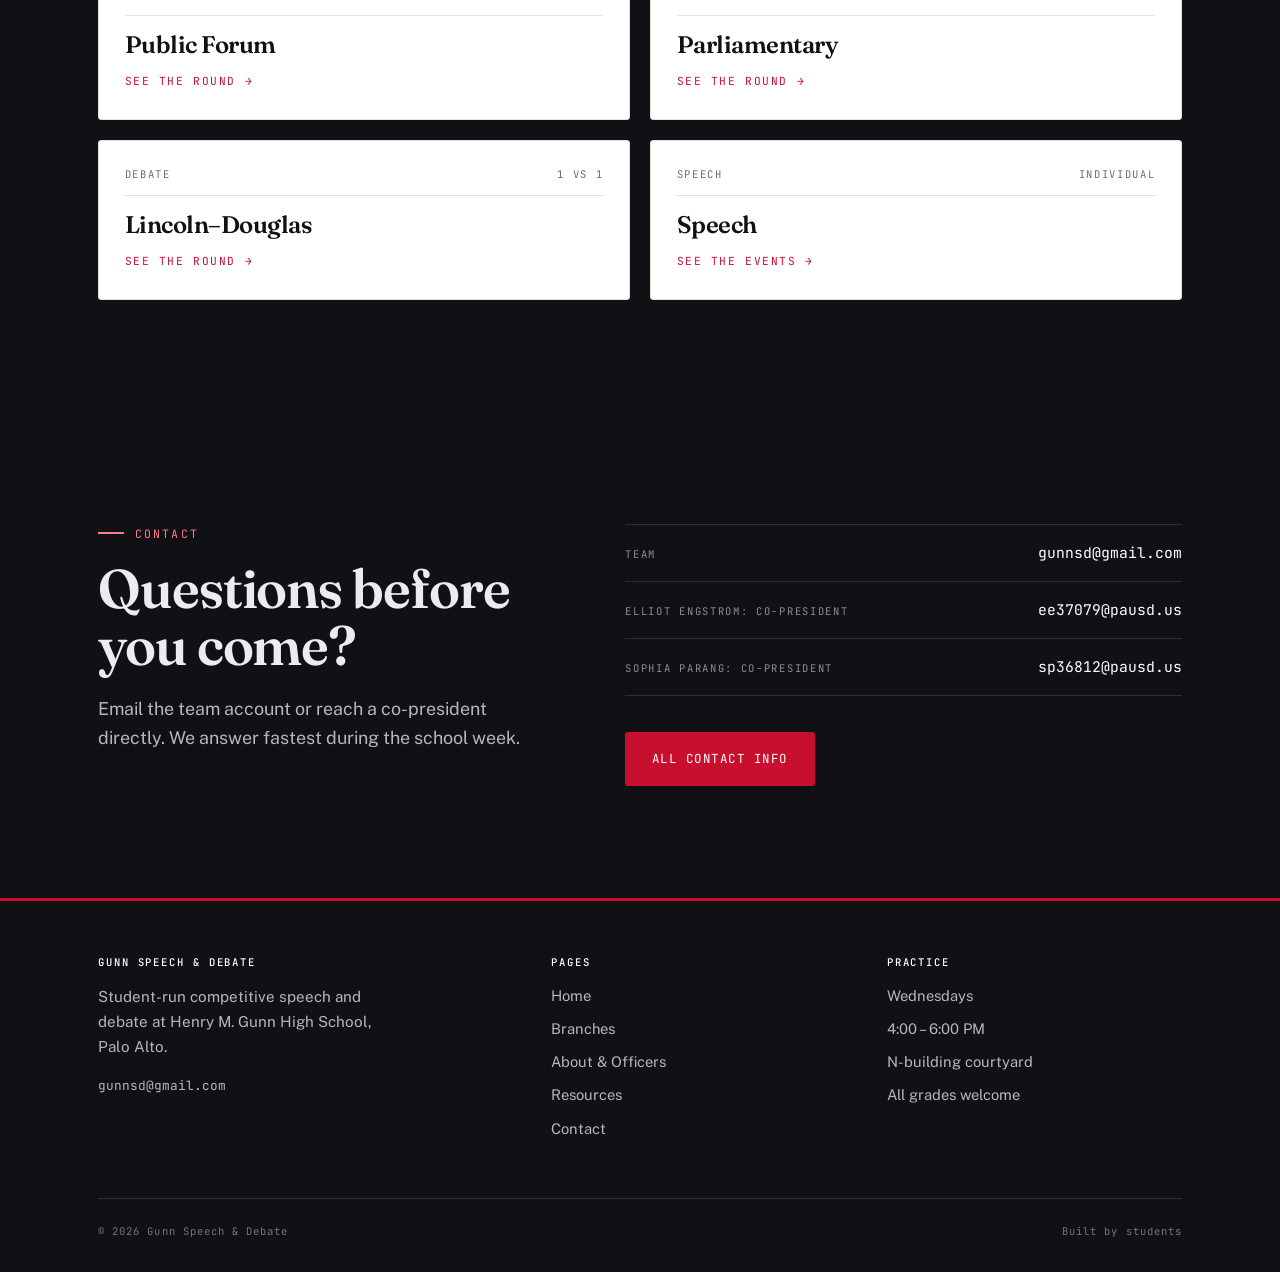
==== commit 7b893dbb: "update resources + add zoom link recording" ====
--- a/index.html
+++ b/index.html
@@ -30,6 +30,7 @@
       <a href="index.html" class="is-active">Home</a>
       <a href="branches.html">Branches</a>
       <a href="about.html">About &amp; Officers</a>
+      <a href="resources.html">Resources</a>
       <a href="contact.html">Contact</a>
       <a href="#practice" class="btn btn--solid">Join us Wednesday</a>
     </nav>
@@ -180,6 +181,7 @@
           <li><a href="index.html">Home</a></li>
           <li><a href="branches.html">Branches</a></li>
           <li><a href="about.html">About &amp; Officers</a></li>
+          <li><a href="resources.html">Resources</a></li>
           <li><a href="contact.html">Contact</a></li>
         </ul>
       </div>
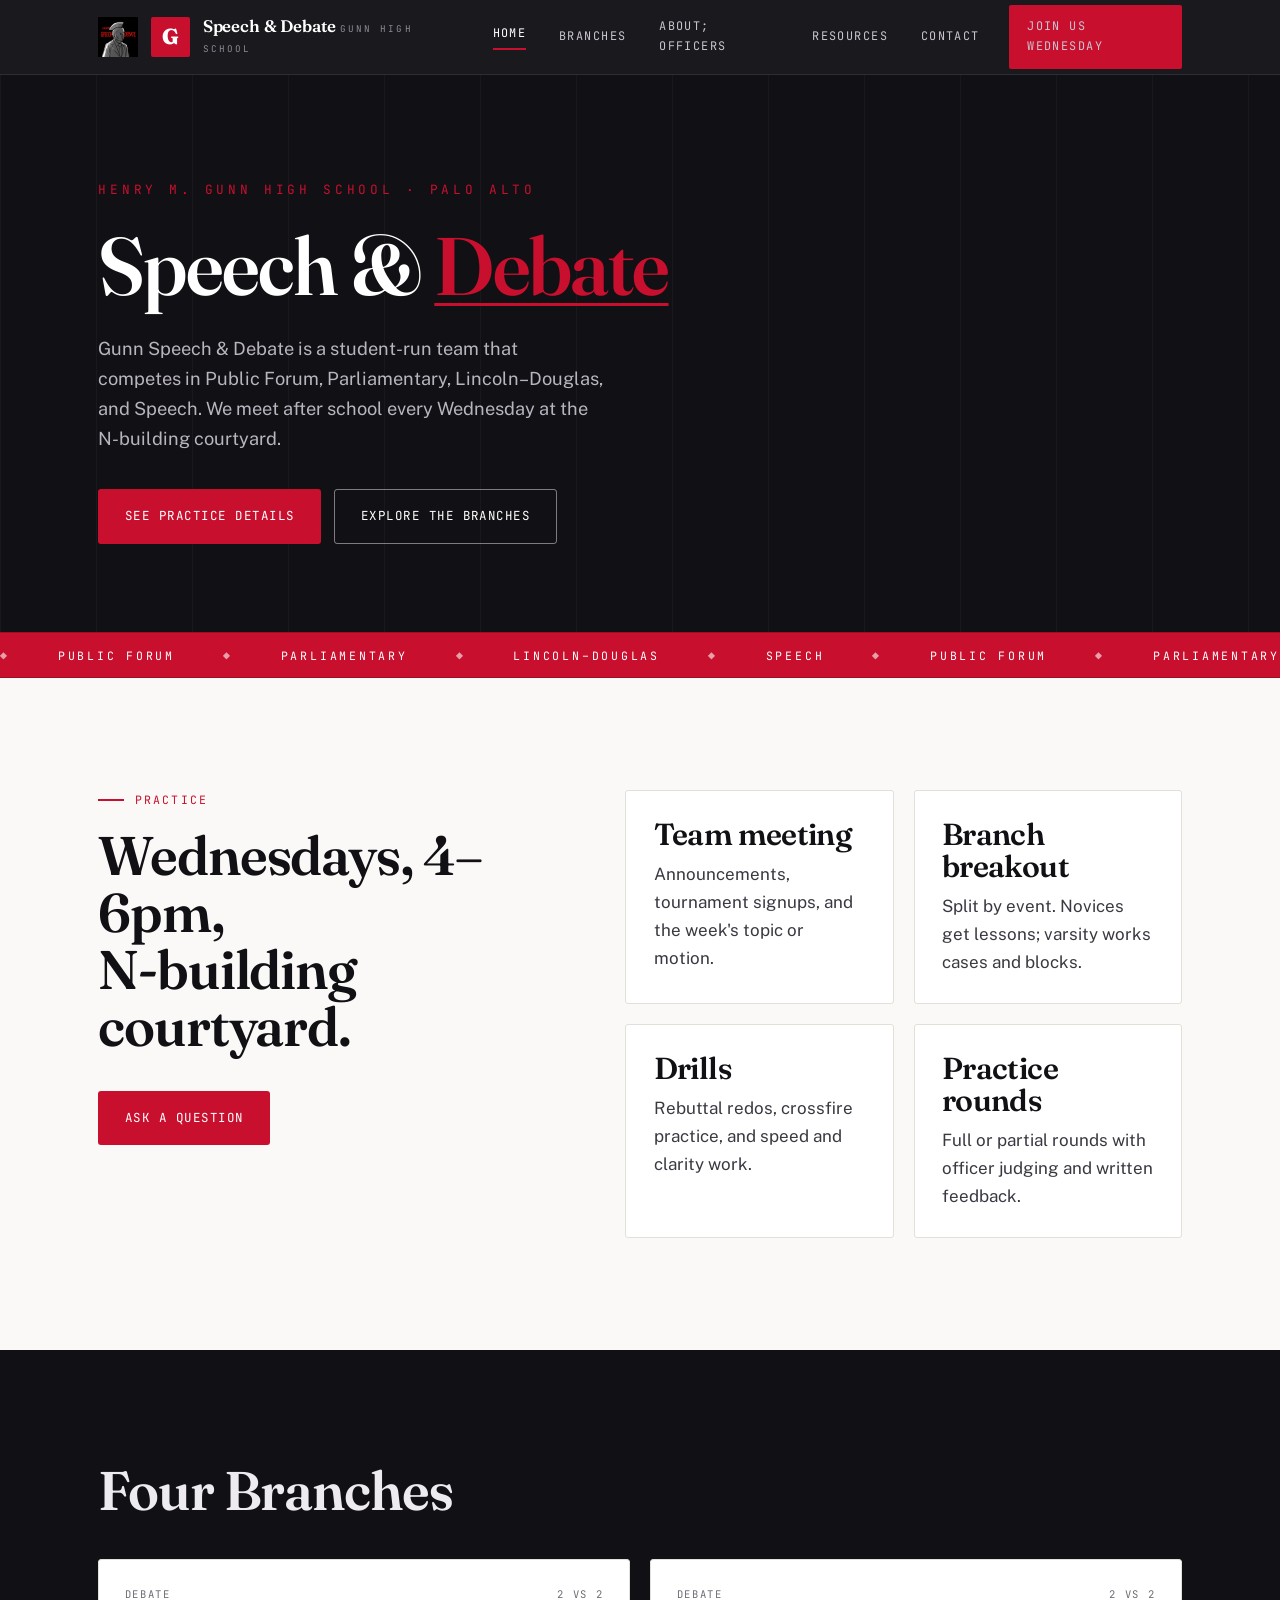
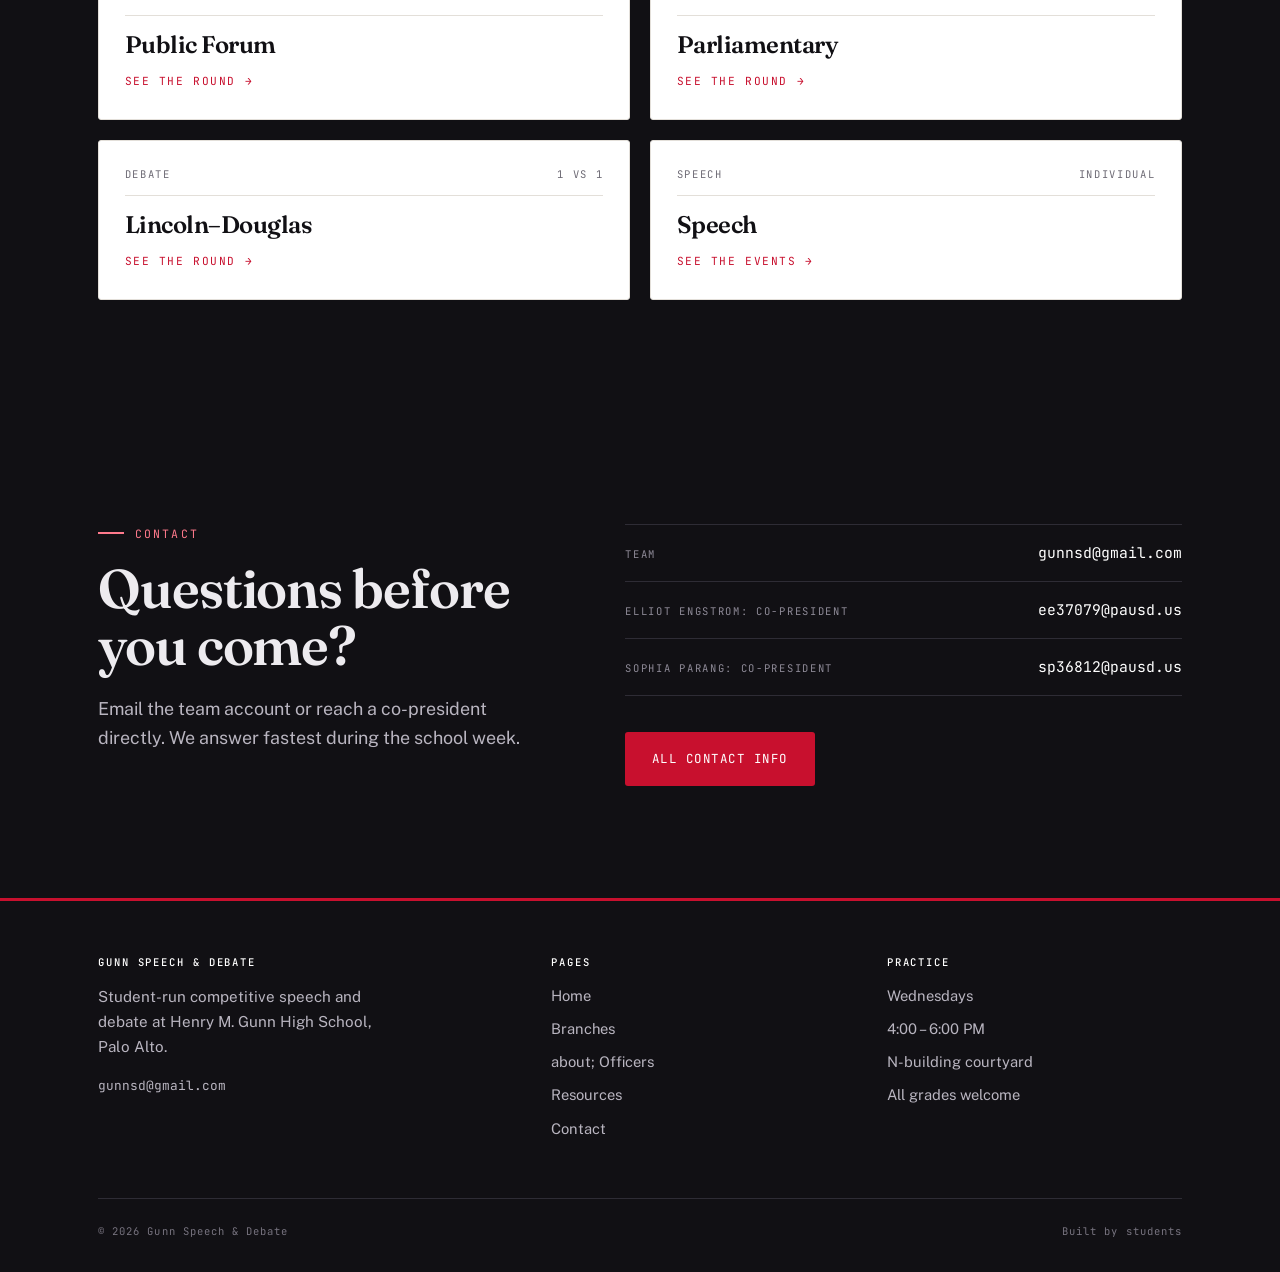
==== commit d331284c: "about" ====
--- a/index.html
+++ b/index.html
@@ -29,7 +29,7 @@
     <nav class="nav" id="nav">
       <a href="index.html" class="is-active">Home</a>
       <a href="branches.html">Branches</a>
-      <a href="about.html">About &amp; Officers</a>
+      <a href="about.html">about; Officers</a>
       <a href="resources.html">Resources</a>
       <a href="contact.html">Contact</a>
       <a href="#practice" class="btn btn--solid">Join us Wednesday</a>
@@ -180,7 +180,7 @@
         <ul>
           <li><a href="index.html">Home</a></li>
           <li><a href="branches.html">Branches</a></li>
-          <li><a href="about.html">About &amp; Officers</a></li>
+          <li><a href="about.html">about; Officers</a></li>
           <li><a href="resources.html">Resources</a></li>
           <li><a href="contact.html">Contact</a></li>
         </ul>
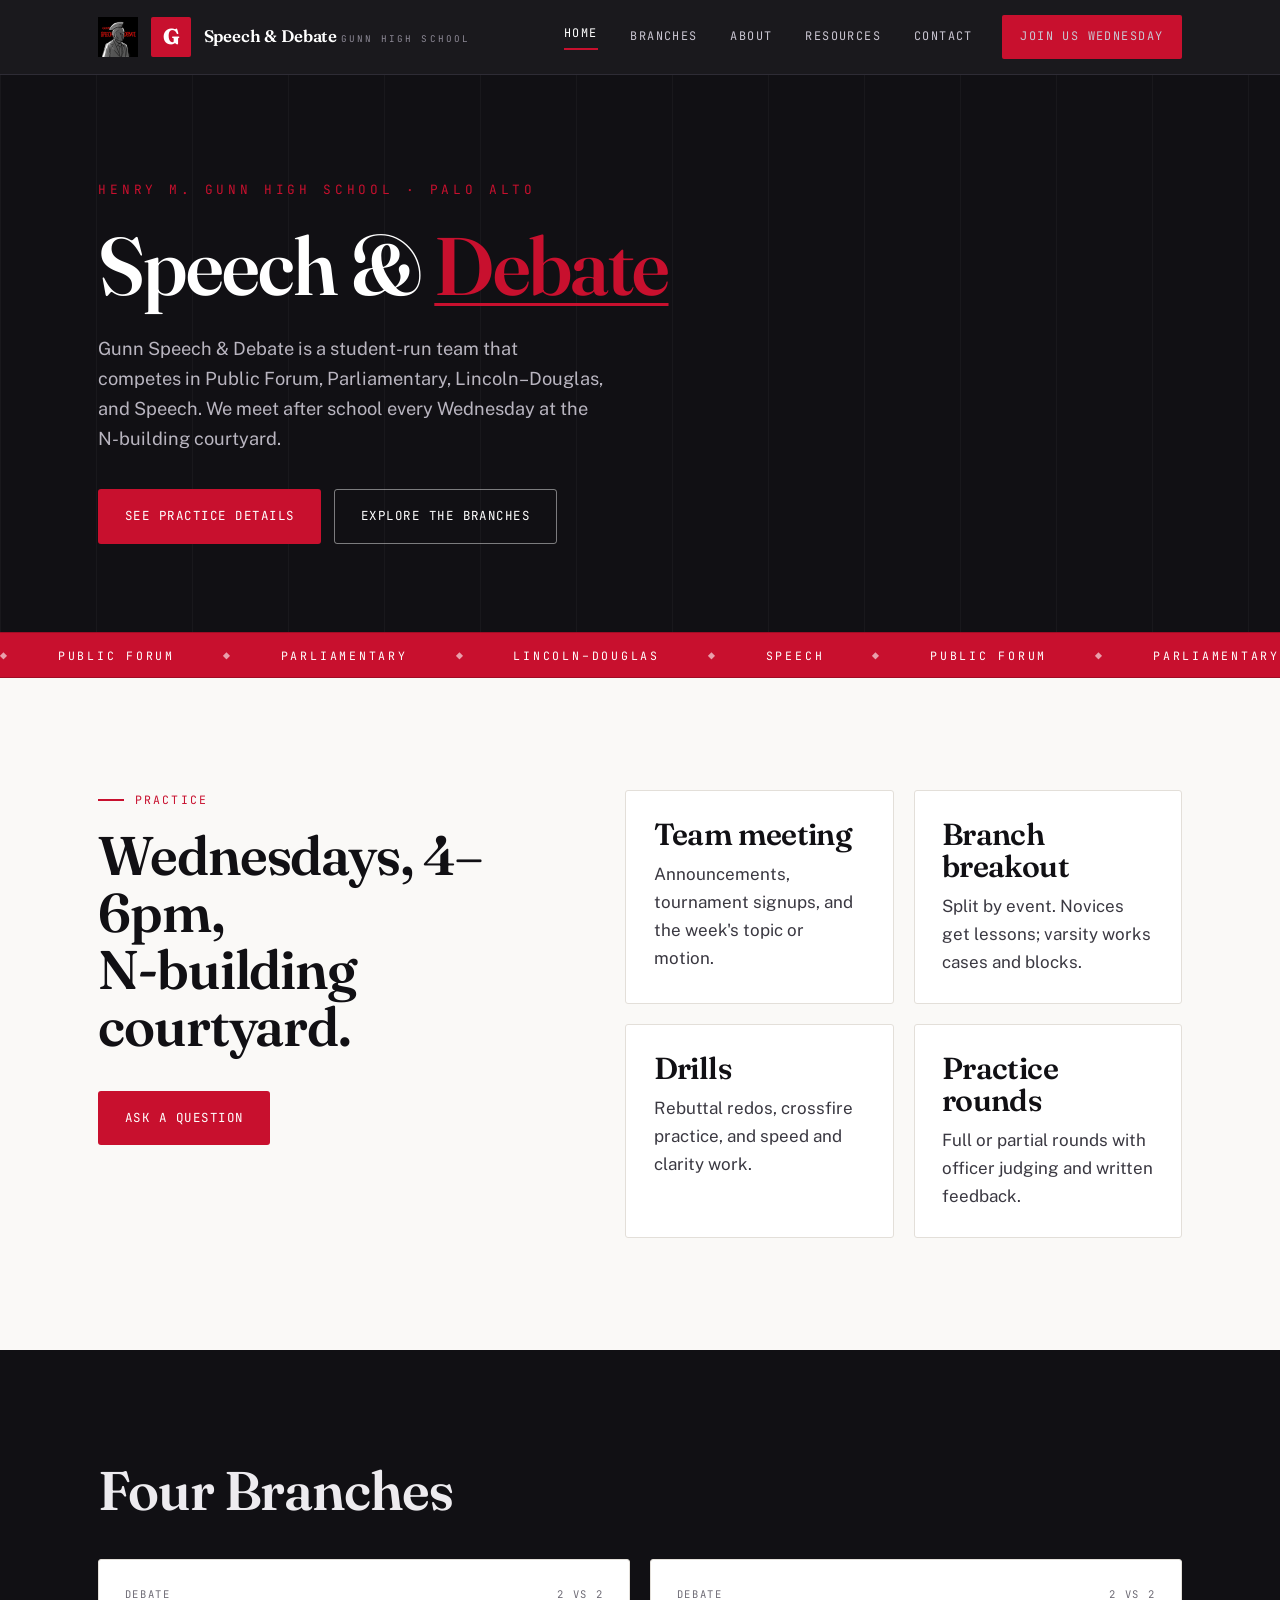
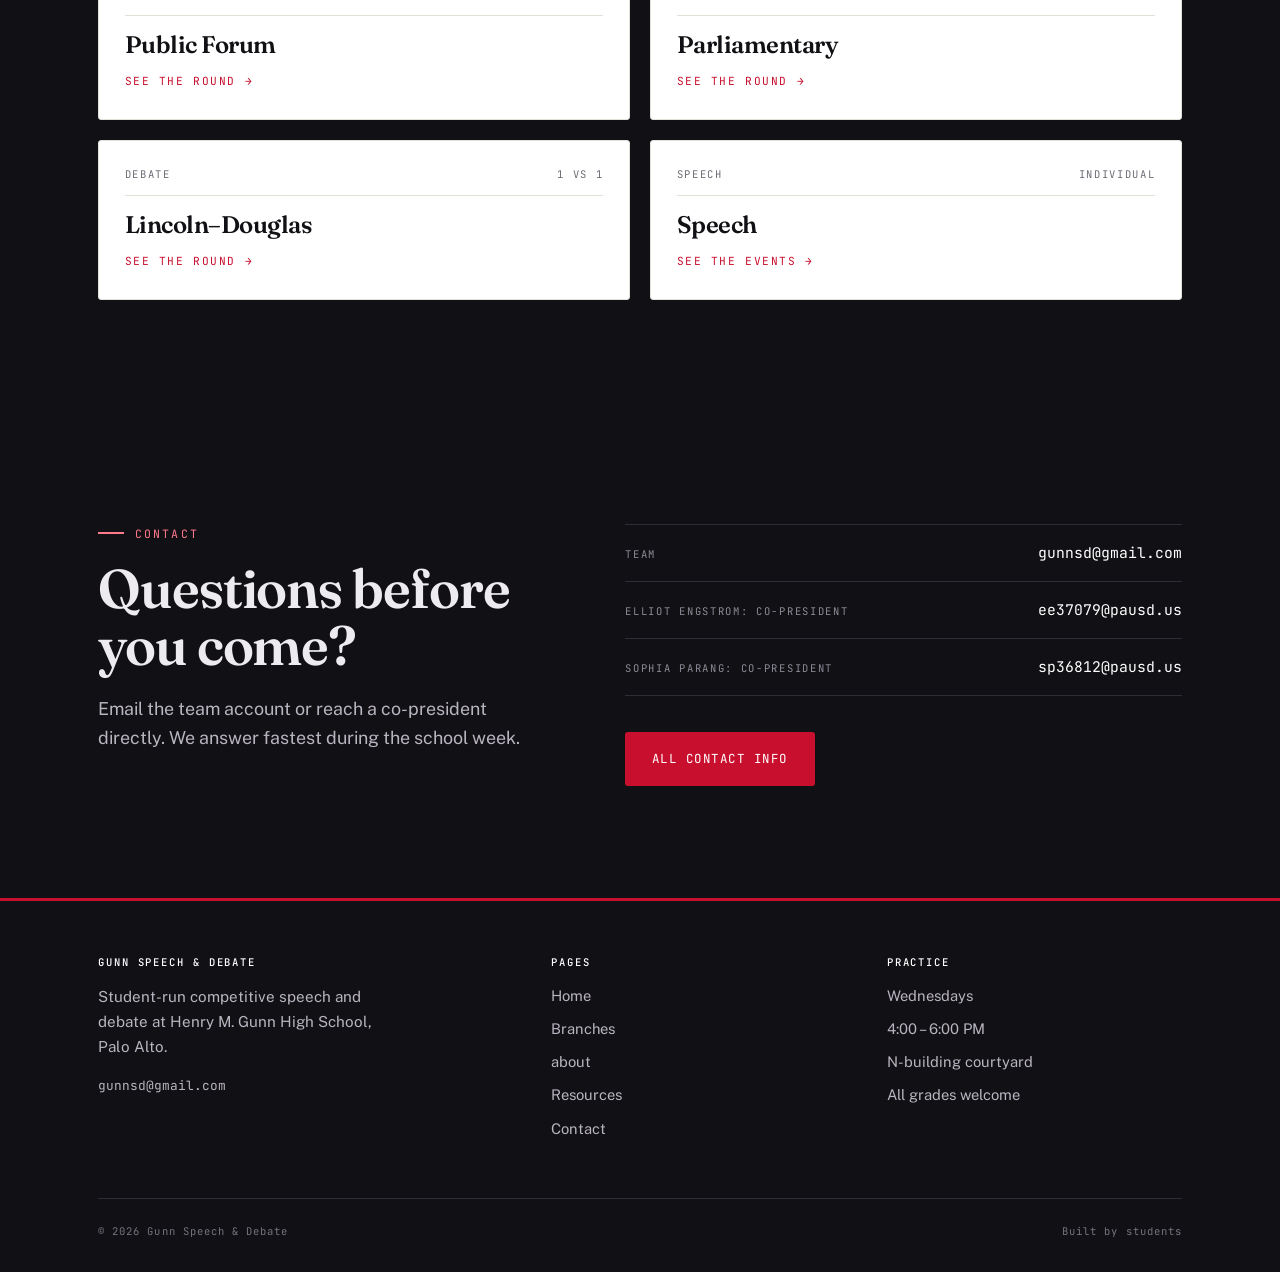
==== commit e59b1fc9: "about" ====
--- a/index.html
+++ b/index.html
@@ -29,7 +29,7 @@
     <nav class="nav" id="nav">
       <a href="index.html" class="is-active">Home</a>
       <a href="branches.html">Branches</a>
-      <a href="about.html">about; Officers</a>
+      <a href="about.html">about</a>
       <a href="resources.html">Resources</a>
       <a href="contact.html">Contact</a>
       <a href="#practice" class="btn btn--solid">Join us Wednesday</a>
@@ -180,7 +180,7 @@
         <ul>
           <li><a href="index.html">Home</a></li>
           <li><a href="branches.html">Branches</a></li>
-          <li><a href="about.html">about; Officers</a></li>
+          <li><a href="about.html">about</a></li>
           <li><a href="resources.html">Resources</a></li>
           <li><a href="contact.html">Contact</a></li>
         </ul>
